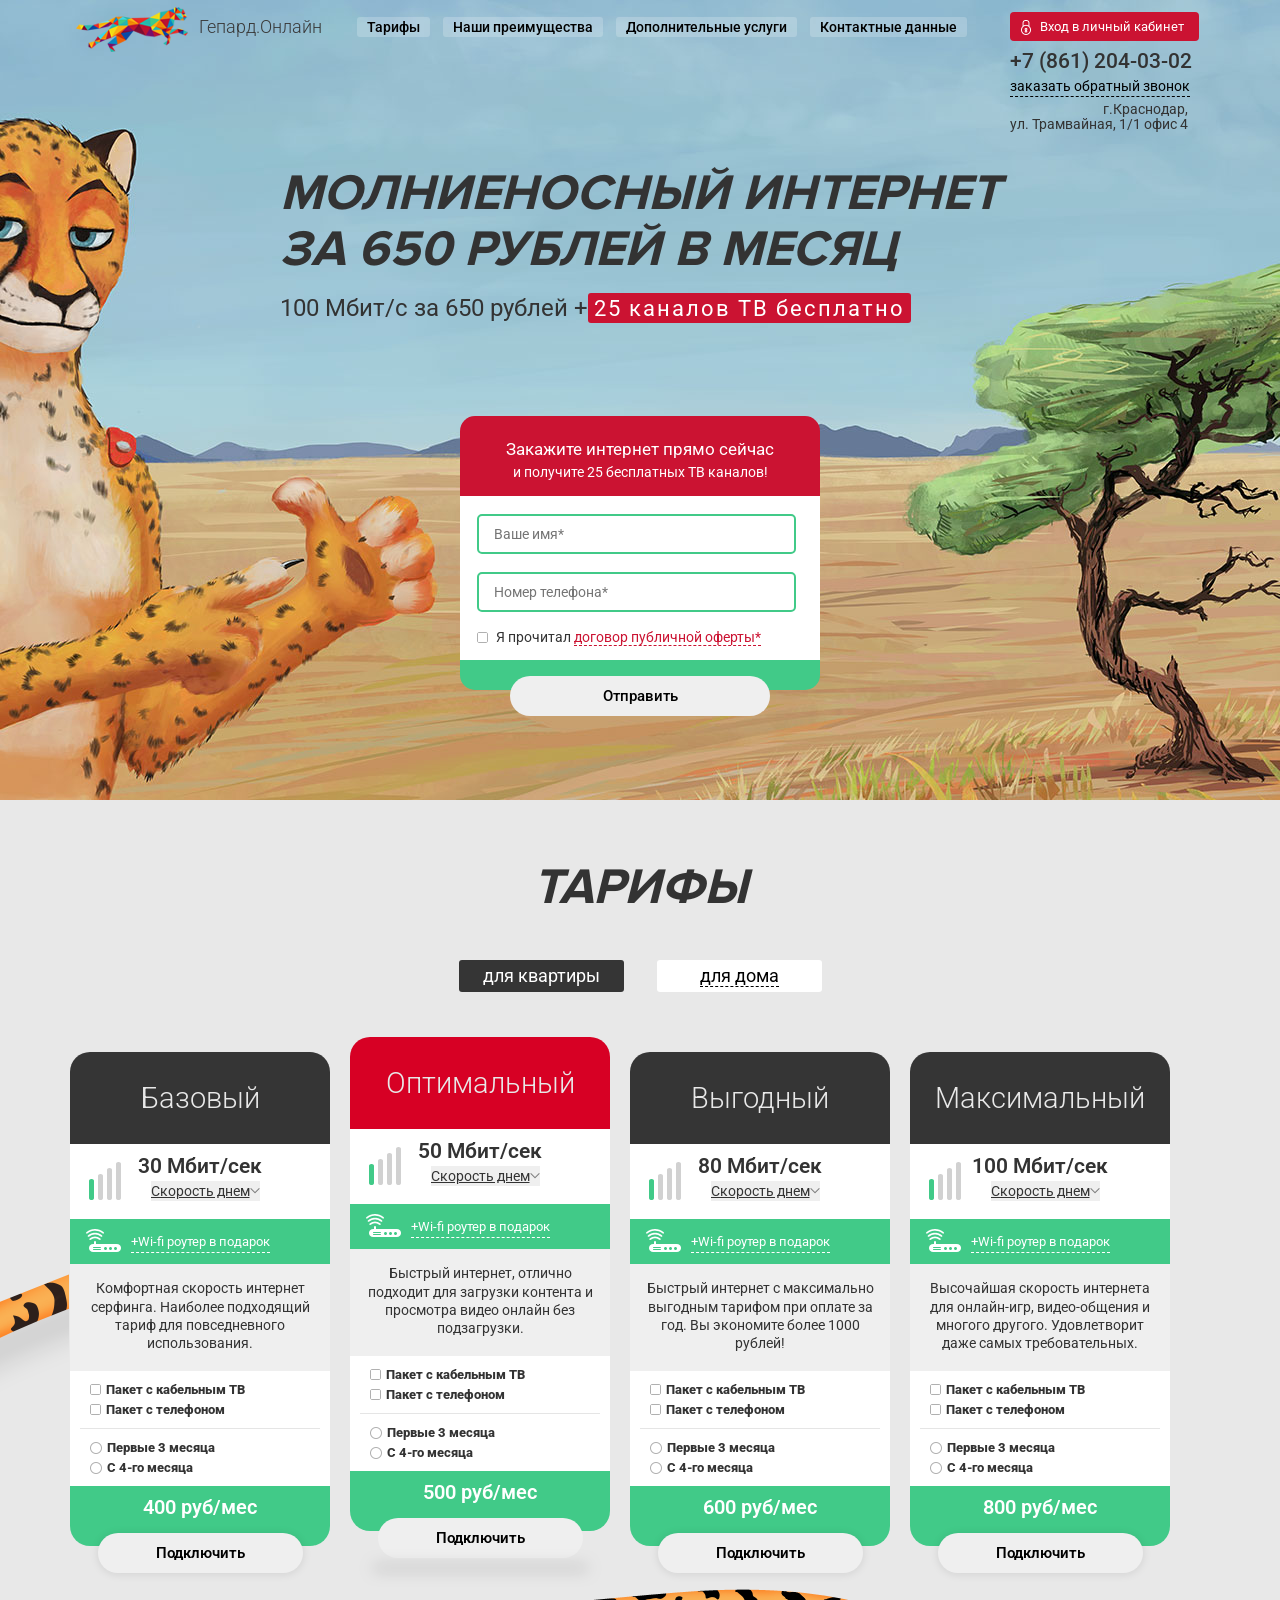
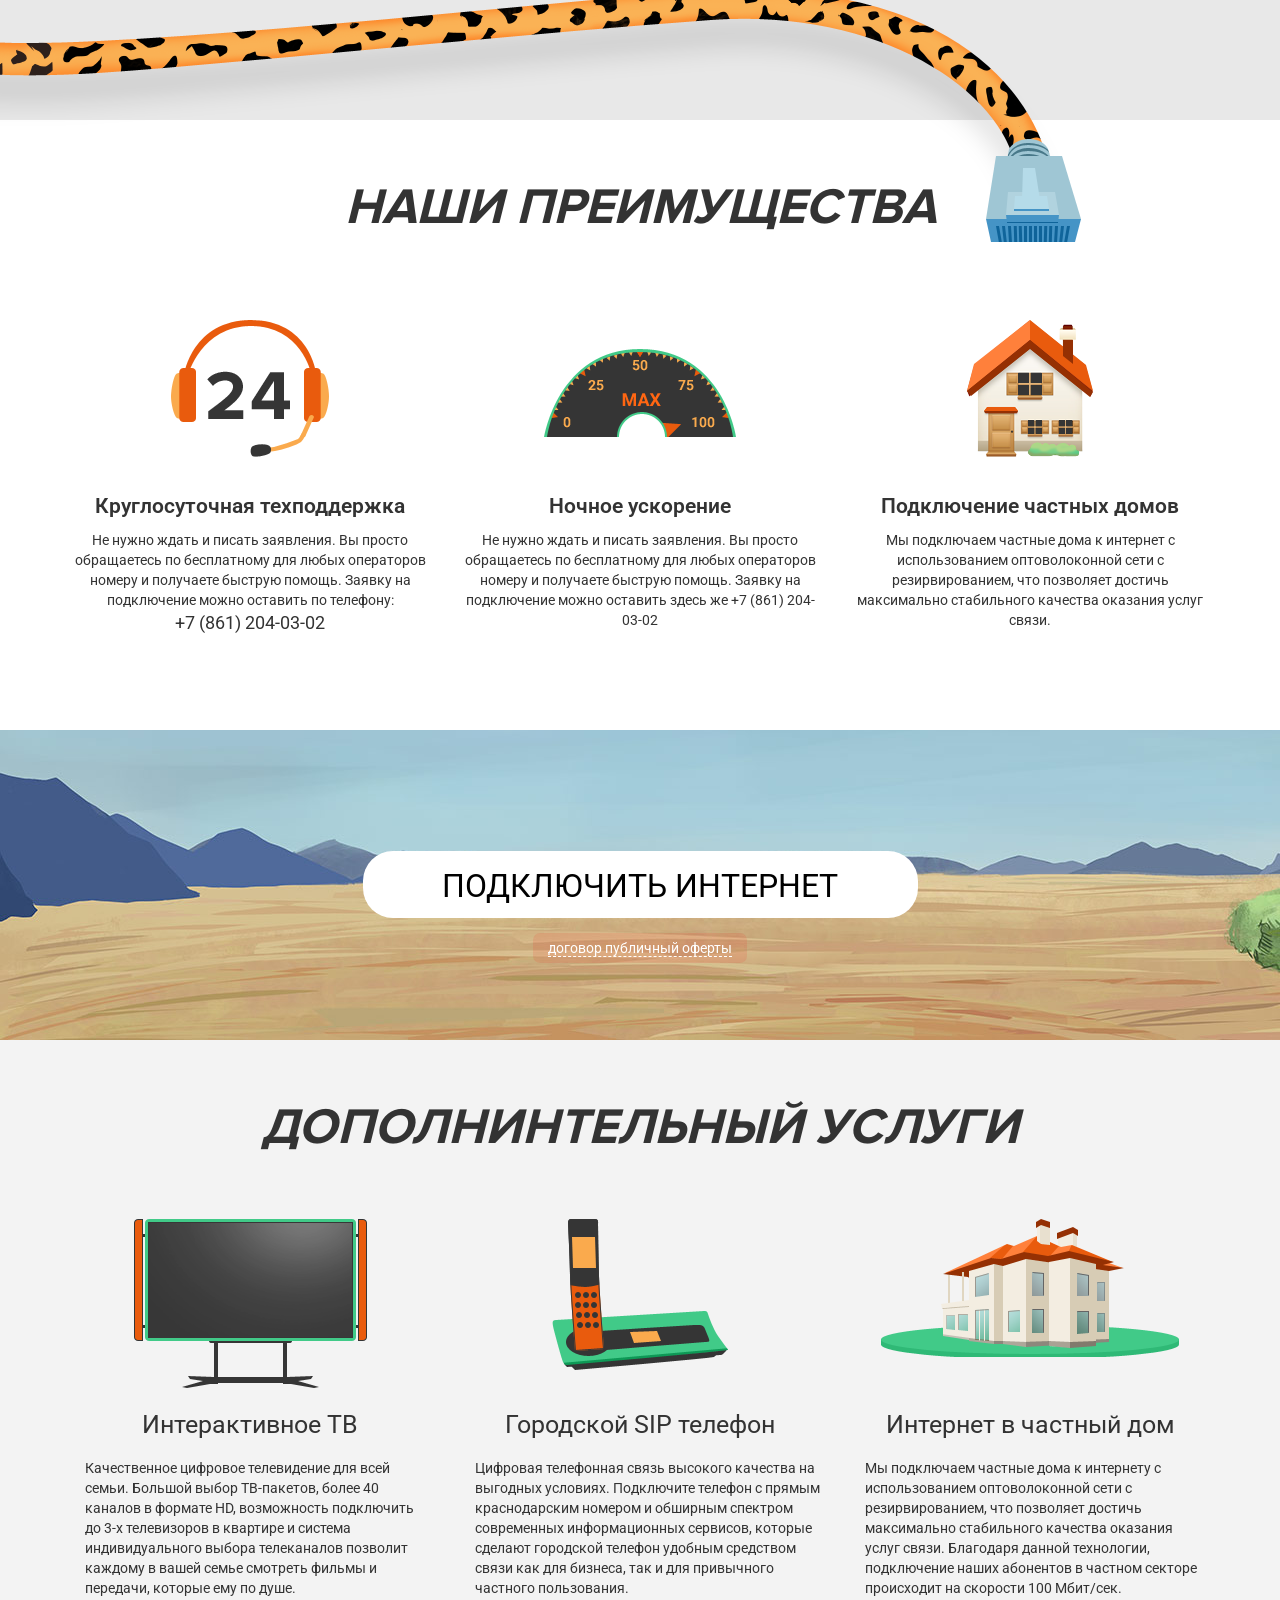
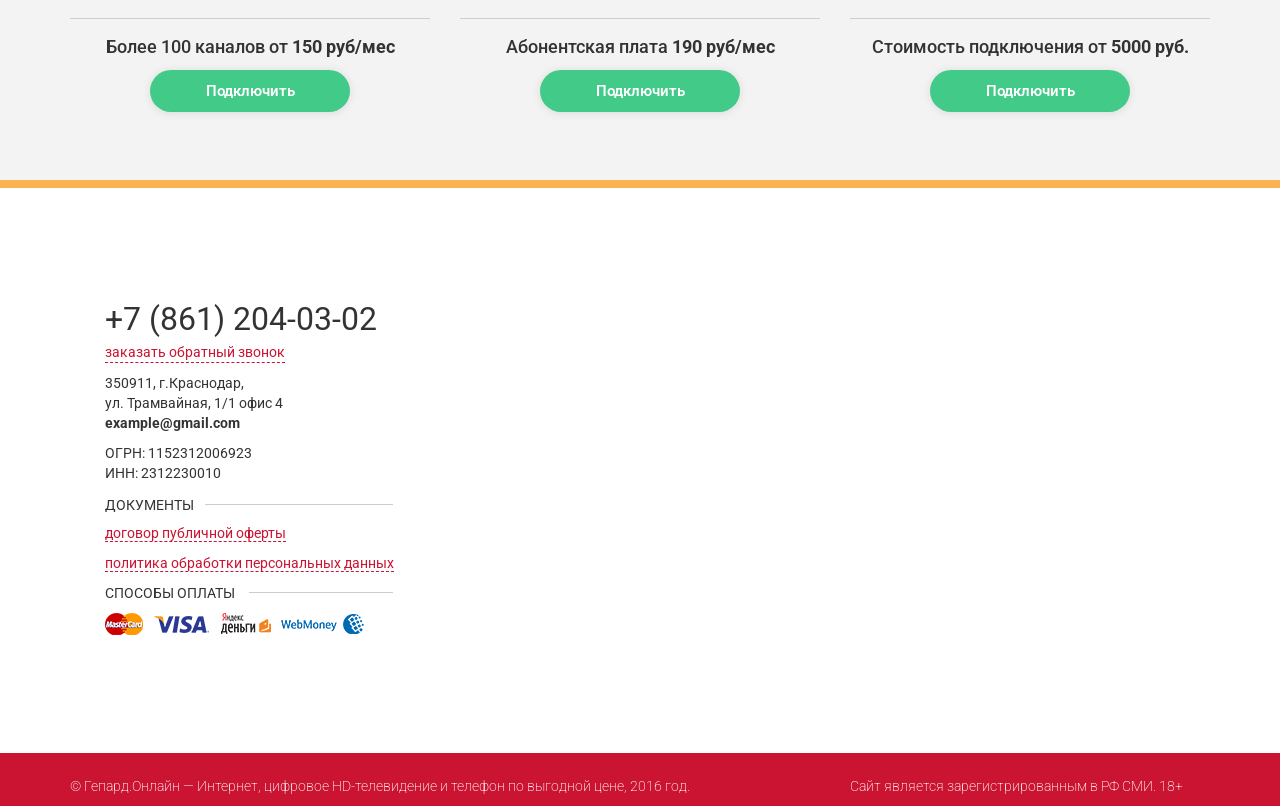
==== index.html @ 793bf541 "init" ====
<!DOCTYPE html>
<html>
<head>
  <meta charset="utf-8" />
  <!--[if lt IE 9]><script src="https://cdnjs.cloudflare.com/ajax/libs/html5shiv/3.7.3/html5shiv.min.js"></script><![endif]-->
  <title>Гепард.Онлайн</title>
  <meta name="keywords" content="" />
  <meta name="description" content="" />
  <link href="/css/style.css" rel="stylesheet">
  <link href="/css/bootstrap.css" rel="stylesheet">
  <link href="/css/fonts.css" rel="stylesheet">
  <link href="/css/slick.css" rel="stylesheet">
  <link href="/css/slick-theme.css" rel="stylesheet">
  <link href="/css/drawer.css" rel="stylesheet">
  <link href="https://fonts.googleapis.com/css?family=Roboto:300,400,400i,500,700&subset=cyrillic-ext" rel="stylesheet"> 
  <script src="/js/jquery-2.2.3.min.js"></script>
  <!--<script src="http://pixp.fdrv.guru/pixp.js"></script>-->
  <script src="/js/slick.js"></script>
  <script src="/js/iscroll.js"></script>
  <script src="/js/drawer.js"></script>
  <script src="/js/app.js"></script>
	
<meta name="viewport" content="width=device-width, initial-scale=1.0">

</head>

<body class="drawer drawer--left">
    <!--start drawer-->
       <button type="button" class="drawer-toggle drawer-hamburger">
          <span class="drawer-hamburger-icon"></span>
        </button>
        <nav class="drawer-nav" role="navigation">
          <div class="drawer-menu">
            <ul>
              <li><a class="" title="Тарифы" href="#block-2">Тарифы</a></li>
              <li><a class="" title="Наши преиумщества" href="#block-4">Наши преиумщества</a></li>
              <li><a class="" title="Дополнительные услуги" href="#block-5">Дополнительные услуги</a></li>
              <li><a class="" title="Контактные данные" href="#contact">Контактные данные</a></li>
            </ul>
          </div>
        </nav>
      <!--end drawer-->
  <main class="content">
  <!--start 1st screen-->
    <div class="block-1" id="block-1">
      <div class="container">
        <div class="top-section row">
          <div class="col-lg-2 col-md-2  col-sm-12 logo">
            <a href="" title="Гепард.Онлайн">
              <img src="./images/logo.png" alt="Гепард.Онлайн">
              <span>Гепард.Онлайн</span>
            </a>
          </div>
          <div class="col-lg-7 col-md-6 col-sm-6 top-menu-wrapper">
          <!--start component top menu-->
            <ul class="top-menu">
              <!--foreach $arResult-->
              <li><a href="#block-1" title="Тарифы">Тарифы</a></li>
              <li><a href="#block-2" title="Наши преимущества">Наши преимущества</a></li>
              <li><a href="#block-5" title="Дополнительные услуги">Дополнительные услуги</a></li>
              <li><a href="#contact" title="Контактные данные">Контактные данные</a></li>
              <!--end foreach-->
            </ul>
          <!--end component top menu-->
          </div>
          <div class="user-section col-lg-3 col-md-4 col-sm-6">
            <a href="" class="login-link" title="Вход в личный кабинет"><i class="ic_login"></i>Вход в личный кабинет</a>
            <!--start include file phone-number-->
            <div class="top-phone-number">+7 (861) 204-03-02</div>
            <!--end include file phone number-->
            <a href="#" title="Заказать обратный звонок" id="callback-link">заказать обратный звонок</a>
            <!--start include file address-->
            <span class="top-address">
              г.Краснодар, <br>ул. Трамвайная, 1/1 офис 4
            </span>
            <!--end include file address-->
          </div>
        </div>
        <div class="row">
          <div class="col-md-12 section-top-title text-center">
            <div class="header-wrapper">
              <h1>Молниеносный интернет<br>за 650 рублей в месяц</h1>
              <h2><span>100 Мбит/с за 650 рублей <i>+</i></span><span>25 каналов ТВ бесплатно</span></h2>
            </div>
          </div>
        </div>
        <div class="row">
          <div class="col-md-12 text-center">
            <!--start component feed back form-->
            <div class="feed-back-form">
              <form action="/" method="POST">  
                <div class="form-head">
                <span>Закажите интернет прямо сейчас</span><br>
                и получите 25 бесплатных ТВ каналов!
                </div>
                <div class="form-body">
                  <div>
                    <input type="text" name="name" value="" placeholder="Ваше имя*">
                  </div>
                  <div>
                    <input type="text" name="phone" value="" placeholder="Номер телефона*">
                  </div>
                  <div>
                    <input type="checkbox" name="confirm" id="confirm">
                    <label for="confirm">
                      <span>Я прочитал</span>
                      <a href="#" title="договор публичной оферты" id="oferta">договор публичной оферты*</a>
                    </label>
                  </div>
                </div>
                <div class="form-footer">
                  <input type="submit" value="Отправить">
                </div>
              </form>
            </div>
            <!--end component feed back form-->
          </div>
        </div>
      </div>
    </div>
    <!--end 1st screen-->

    <!--start 2st screen-->
    <div class="block-2" id="block-2">
      <div class="container">
        <div class="row">
          <div class="col-md-12 rates-wrapper text-center">
            <h1 class="title">тарифы</h1>
            <ul class="rates-filter">
              <li class="selected"><a href="" title="для квартиры" >для квартиры</a></li>
              <li><a href="" title="для дома">для дома</a></li>
            </ul>
            <div class="rates-list slick-slider">
              <!--foreach $arResult-->
              <div class="rates-cell">
                <form action="/" method="POST">
                <div class="rates-header">
                  <h2>Базовый</h2>
                </div>
                <div class="rates-body">
                    <div class="speed-info">
                      <div class="speed-bar-1 speed-bar">30 Mбит/ceк</div>
                      <select class="action-link">
                        <option>Скорость днем</option>
                      </select>
                    </div>
                    <div class="device-info">
                      <span>+Wi-fi роутер в подарок</span>
                    </div>
                    <div class="rates-descr">
                    Комфортная скорость интернет серфинга. Наиболее подходящий тариф для повседневного использования.
                    </div>
                    <div class="check-box-wrapper">
                      <div>
                        <div>
                          <input type="checkbox" name="package-with-tv" id="package-with-tv">
                          <label for="package-with-tv">Пакет с кабельным ТВ</label>
                        </div>
                        <div>
                          <input type="checkbox" name="package-with-phone" id="ackage-with-phone">
                          <label for="ackage-with-phone">Пакет с телефоном</label>
                        </div>
                      </div>
                      <div>
                        <div>
                          <input type="radio" name="month" id="tree-month" value="3">
                          <label for="tree-month">Первые 3 месяца</label>
                        </div>
                        <div>
                          <input type="radio" name="month" id="foure-month" value="4">
                          <label for="foure-month">С 4-го месяца</label>
                        </div>
                      </div>
                    </div>
                  </div>
                  <div class="rates-footer">
                    <div>400 руб/мес</div>
                    <input type="submit" value="Подключить">
                  </div>
                </form>
              </div>

              <div class="rates-cell selected">
                <form action="/" method="POST">
                <div class="rates-header">
                  <h2>Оптимальный</h2>
                </div>
                <div class="rates-body">
                    <div class="speed-info">
                      <div class="speed-bar-1 speed-bar">50 Мбит/сек</div>
                      <select class="action-link">
                        <option>Скорость днем</option>
                      </select>
                    </div>
                    <div class="device-info">
                      <span>+Wi-fi роутер в подарок</span>
                    </div>
                    <div class="rates-descr">
                     Быстрый интернет, отлично 
                    подходит для загрузки контента 
                    и просмотра видео онлайн 
                    без подзагрузки.
                    </div>
                    <div class="check-box-wrapper">
                      <div>
                        <div>
                          <input type="checkbox" name="package-with-tv" id="package-with-tv">
                          <label for="package-with-tv">Пакет с кабельным ТВ</label>
                        </div>
                        <div>
                          <input type="checkbox" name="package-with-phone" id="ackage-with-phone">
                          <label for="ackage-with-phone">Пакет с телефоном</label>
                        </div>
                      </div>
                      <div>
                        <div>
                          <input type="radio" name="month" id="tree-month" value="3">
                          <label for="tree-month">Первые 3 месяца</label>
                        </div>
                        <div>
                          <input type="radio" name="month" id="foure-month" value="4">
                          <label for="foure-month">С 4-го месяца</label>
                        </div>
                      </div>
                    </div>
                  </div>
                  <div class="rates-footer">
                    <div>500 руб/мес</div>
                    <input type="submit" value="Подключить">
                  </div>
                </form>
              </div>

              <div class="rates-cell">
                <form action="/" method="POST">
                <div class="rates-header">
                  <h2>Выгодный</h2>
                </div>
                <div class="rates-body">
                    <div class="speed-info">
                      <div class="speed-bar-1 speed-bar">80 Мбит/сек</div>
                      <select class="action-link">
                        <option>Скорость днем</option>
                      </select>
                    </div>
                    <div class="device-info">
                      <span>+Wi-fi роутер в подарок</span>
                    </div>
                    <div class="rates-descr">
                       Быстрый интернет с максимально выгодным тарифом 
                      при оплате за год. 
                      Вы экономите более 1000 рублей!
                    </div>
                    <div class="check-box-wrapper">
                      <div>
                        <div>
                          <input type="checkbox" name="package-with-tv" id="package-with-tv">
                          <label for="package-with-tv">Пакет с кабельным ТВ</label>
                        </div>
                        <div>
                          <input type="checkbox" name="package-with-phone" id="ackage-with-phone">
                          <label for="ackage-with-phone">Пакет с телефоном</label>
                        </div>
                      </div>
                      <div>
                        <div>
                          <input type="radio" name="month" id="tree-month" value="3">
                          <label for="tree-month">Первые 3 месяца</label>
                        </div>
                        <div>
                          <input type="radio" name="month" id="foure-month" value="4">
                          <label for="foure-month">С 4-го месяца</label>
                        </div>
                      </div>
                    </div>
                  </div>
                  <div class="rates-footer">
                    <div>600 руб/мес</div>
                    <input type="submit"  value="Подключить">
                  </div>
                </form>
              </div>

              <div class="rates-cell">
               <form action="/" method="POST">
                <div class="rates-header">
                  <h2>Максимальный</h2>
                </div>
                <div class="rates-body">
                    <div class="speed-info">
                      <div class="speed-bar-1 speed-bar">100 Mбит/ceк</div>
                      <select class="action-link">
                        <option>Скорость днем</option>
                      </select>
                    </div>
                    <div class="device-info">
                      <span>+Wi-fi роутер в подарок</span>
                    </div>
                    <div class="rates-descr">
                      Высочайшая скорость интернета 
                      для онлайн-игр, видео-общения 
                      и многого другого. Удовлетворит даже самых требовательных.
                    </div>
                    <div class="check-box-wrapper">
                      <div>
                        <div>
                          <input type="checkbox" name="package-with-tv" id="package-with-tv">
                          <label for="package-with-tv">Пакет с кабельным ТВ</label>
                        </div>
                        <div>
                          <input type="checkbox" name="package-with-phone" id="ackage-with-phone">
                          <label for="ackage-with-phone">Пакет с телефоном</label>
                        </div>
                      </div>
                      <div>
                        <div>
                          <input type="radio" name="month" id="tree-month" value="3">
                          <label for="tree-month">Первые 3 месяца</label>
                        </div>
                        <div>
                          <input type="radio" name="month" id="foure-month" value="4">
                          <label for="foure-month">С 4-го месяца</label>
                        </div>
                      </div>
                    </div>
                  </div>
                  <div class="rates-footer">
                    <div>800 руб/мес</div>
                    <input type="submit"  value="Подключить">
                  </div>
                </form>
              </div>
              <!--end foreach-->
            </div>
          </div>
        </div>
      </div>
    </div>
    <!--end 2st screen-->

    <!--start 3rd screen-->
    <div class="block-4" id="block-4">
      <div class="container">
        <div class="row">
          <div class="col-md-12 text-center">
            <h1 class="title">Наши преимущества</h1>
          </div>
        </div>
        <div class="row our-advantages-list text-center">
          <!--foreach $arResult-->
          <div class="col-md-4">
            <div class="pic">
              <img src="/images/24.png" alt="24"> 
            </div>
            <h2>Круглосуточная техподдержка</h2>
            <p>Не нужно ждать и писать заявления. Вы просто обращаетесь по бесплатному для любых операторов номеру и получаете быструю помощь. Заявку 
            на подключение можно оставить по телефону:
             <br><span class="p-number">+7 (861) 204-03-02</span>
             </p>
          </div>
          <div class="col-md-4">
            <div class="pic">
              <img src="/images/max.png" alt="max"> 
            </div>
            <h2>Ночное ускорение</h2>
            <p>
            Не нужно ждать и писать заявления. Вы просто обращаетесь по бесплатному для любых операторов номеру и получаете быструю помощь. Заявку на подключение можно оставить здесь же +7 (861) 204-03-02
          </div>
          <div class="col-md-4">
            <div class="pic">
              <img src="/images/house.png" alt="house"> 
            </div>
            <h2>Подключение частных домов</h2>
            <p>
            Мы подключаем частные дома к интернет 
            с использованием оптоволоконной сети 
            с резирвированием, что позволяет достичь максимально стабильного качества оказания 
            услуг связи.
            </p>
          </div>
          <!--end foreach-->
        </div>
      </div>
    </div>
    <!--end 3st screen-->

    <!--start action block-->
    <div class="block-action text-center">
      <div class="container">
        <div class="row">
          <div class="col-md-12">
            <div>
              <a href="#" id="connect-link" title="Подключить интернет">Подключить интернет</a>
            </div>
            <div class="ofert-2-link-wrapper">
              <a href="#" id="oferta-2-link" title="договор публичный оферты">договор публичный оферты</a>
            </div>
          </div>
        </div>
      </div>
    </div>
    <!--end action block-->

    <!--start block-5st-->
    <div class="block-5 text-center" id="block-5">
      <div class="container">
        <div class="col-md-12 text-center">
          <h1 class="title">Дополнинтельный услуги</h1>
        </div>
        <div class="row dop-serivces">
          <!--foreach $arResult-->
          <div class="col-md-4">
            <div class="pic">
              <img src="/images/tv.png" alt="tv"> 
            </div>
            <h2>Интерактивное ТВ</h2>
           <p>Качественное цифровое телевидение для всей семьи. Большой выбор ТВ-пакетов, более 40 каналов в формате HD, возможность подключить до 3-х телевизоров в квартире и система индивидуального выбора телеканалов позволит каждому в вашей семье смотреть фильмы 
            и передачи, которые ему по душе. 
          </p>
           <div class="descr">Более 100 каналов от <b>150 руб/мес</b></div>
           <a href="" class="dop-service-link" title="Подключить">Подключить</a>
          </div>
          <div class="col-md-4">
            <div class="pic">
              <img src="/images/phone.png" alt="phone"> 
            </div>
            <h2>Городской SIP телефон</h2>
            <p>Цифровая телефонная связь высокого качества на выгодных условиях. Подключите телефон с прямым краснодарским номером и обширным спектром современных информационных сервисов, которые сделают городской телефон удобным средством связи как для бизнеса, 
            так и для привычного частного пользования.
            </p> 
           <div class="descr"> Абонентская плата <b>190 руб/мес</b></div>
           <a href="" class="dop-service-link" title="Подключить">Подключить</a>
          </div>
          <div class="col-md-4">
            <div class="pic">
              <img src="/images/house-service.png" alt="house-service"> 
            </div>
          <h2>Интернет в частный дом</h2>
          <p>Мы подключаем частные дома к интернету 
          с использованием оптоволоконной сети 
          с резирвированием, что позволяет достичь максимально стабильного качества оказания услуг связи. Благодаря данной технологии, подключение наших абонентов в частном секторе происходит на скорости 100 Мбит/сек.
          </p>
           <div class="descr"> Стоимость подключения от <b>5000 руб.</b></div>
           <a href="" class="dop-service-link" title="Подключить">Подключить</a>
          </div>
          <!--end foreach-->
        </div>
      </div>
    </div>
    <!--end block-5st-->

    <!--start ya map-->
    <script src="https://api-maps.yandex.ru/2.1/?lang=ru_RU" type="text/javascript"></script>
    <div class="ya-map">
        <div id="map"> 

        </div>
          <div class="container" id="contact">
            <div class="map-descr">
              <div>
                <span class="phone-number">+7 (861) 204-03-02</span>
              </div>
              <div>
                <a href="#" class="callback-link-map" title="заказать обратный звонок">заказать обратный звонок</a>
              </div>
              <ul class="addess-list">
                <li>350911, г.Краснодар,</li>
                <li>ул. Трамвайная, 1/1 офис 4</li>
                <li><b>example@gmail.com</b></li>
              </ul>
              <ul>
                <li>ОГРН: 1152312006923</li>
                <li>ИНН: 2312230010</li>
              </ul>
              <div class="doc-word">
                документы
              </div>
              <ul class="dashed-link">
                <li> <a href="#" title="договор публичной оферты">договор публичной оферты</a></li>
                <li> <a href="#" title="политика обработки персональных данных">политика обработки персональных данных</a></li>
              </ul>
              <div class="pay-word">
                способы оплаты
              </div>
              <div class="pay-ico"><img src="/images/pay-ico.png" alt="Спопобы оплаты"></div>
            </div>
          </div>
    </div>
    <!--end ya map-->
  </main><!-- .content -->

  <footer class="footer">
   <div class="container">
      <div class="row">
        <div class="col-md-8">
          <div class="coop">
            <a href="/" title="Гепард.Онлайн">©  Гепард.Онлайн</a> 
            <span>— Интернет, цифровое HD-телевидение и телефон по выгодной цене, 2016 год.</span>
          </div>
        </div>
        <div class="col-md-4">      
          <span class="age">Сайт является зарегистрированным в РФ СМИ. 18+ </span>
        </div>
      </div>
   </div>
  </footer><!-- .footer -->
</body>
</html>
---- css/style.css ----
/* Eric Meyer's CSS Reset */
html, body, div, span, applet, object, iframe,
h1, h2, h3, h4, h5, h6, p, blockquote, pre,
a, abbr, acronym, address, big, cite, code,
del, dfn, em, img, ins, kbd, q, s, samp,
small, strike, strong, sub, sup, tt, var,
b, u, i, center,
dl, dt, dd, ol, ul, li,
fieldset, form, label, legend,
table, caption, tbody, tfoot, thead, tr, th, td,
article, aside, canvas, details, embed,
figure, figcaption, footer, header, hgroup,
menu, nav, output, ruby, section, summary,
time, mark, audio, video {
	margin: 0;
	padding: 0;
	border: 0;
	font-size: 100%;
	font: inherit;
	vertical-align: baseline;
}
/* HTML5 display-role reset for older browsers */
article, aside, details, figcaption, figure,
footer, header, hgroup, menu, nav, section {
	display: block;
}
body {
	line-height: 1;
}
ol, ul {
	list-style: none;
}
blockquote, q {
	quotes: none;
}
blockquote:before, blockquote:after,
q:before, q:after {
	content: '';
	content: none;
}
table {
	border-collapse: collapse;
	border-spacing: 0;
}
/* End of Eric Meyer's CSS Reset */

article, aside, details, figcaption, figure, footer, header, hgroup, main, nav, section, summary {
	display: block;
}
body {
	font-size: 14px;
	font-family: Roboto;
	width: 100%;
}
body * {
    font-family: roboto;
}
.text-center{
    text-align: center;
}
.drawer-toggle.drawer-hamburger{
    display: none;
}
.block-1{
	height: 800px;
	background-image: url(/images/block-1-bg.jpg);
	background-repeat: no-repeat;
    background-position: center center;
}
.logo {
    text-align: left;
}
.logo a img {
    padding-left: 6px;
    padding-right: 8px;
}
.logo a span {
	font-family: Roboto;
    color: #3a3a3a;
    font-size: 1.3em;
    font-weight: 300;
}
.top-section{
	margin-top: 7px;
    text-align: center;
}


.top-phone-number {
    font-size: 1.5em;
    margin-top: 10px;
    font-weight: 500;
}
#callback-link {
    border-bottom: 1px dashed;
    color: #000;
    display: inline-block;
}
#callback-link:hover{
    text-decoration: none;
    color: #cb1332;
}
.top-address {
    display: inline-block;
    line-height: 1.1em;
    margin-top: 5px;
    text-align: right;
}
.login-link {
    background: #cb1332 none repeat scroll 0 0;
    border-radius: 4px;
    padding: 7px 15px;
    color: #fff;
    font-size: 0.9em;
}
.login-link:hover, .login-link:active{
	text-decoration: none;
	color: #fff;
}
.ic_login {
  	background: rgba(0, 0, 0, 0) url("/images/ic_login.png") no-repeat scroll 0 0;
    display: inline-block;
    height: 15px;
    left: -4px;
    margin-right: 5px;
    position: relative;
    top: 0;
    vertical-align: middle;
    width: 10px;
 }
/*start component top-menu*/
.top-menu{
	list-style-type: none;
	padding-top: 10px;
	text-align: left;
}
.top-menu li {
    display: inline-block;
    margin-right: 10px;
}
.top-menu li a{
 	background-color: rgba(255, 255, 255, 0.2);
    border-radius: 3px;
    color: #000;
    padding-left: 10px;
    padding-right: 10px;
    padding-top: 2px;
    padding-bottom: 2px;
    font-weight: 500;
}
.top-menu li a:hover, .top-menu li a:active, .top-menu li a.selected{
	text-decoration: none;
	color: #fff; 
    background-color: #cb1332;
}
.top-menu li:last-child {
    margin-right: 0;
}
/*end component top-menu*/
.section-top-title .header-wrapper{
    text-align: left;
    display: inline-block;
}
.section-top-title  h1 {
    font-family: ProximaNova-Bold;
    font-size: 3.6em;
    font-style: italic;
    line-height: 1.1em;
    margin-top: 32px;
    text-transform: uppercase;
    margin-bottom: 15px;
}
.section-top-title  h2{

}
.section-top-title h2 > span:first-child {
    font-size: 1.7em;
    margin-top: 0;
}
.section-top-title h2 > span:nth-child(2) {
    background-color: #cb1332;
    border-radius: 3px;
    color: #fff;
    font-size: 1.6em;
    letter-spacing: 2px;
    margin-top: 0;
    padding: 2px 6px;
}
.col-md-12.section-top-title{
    margin-bottom: 90px;

}
/*start component feed back form*/
.feed-back-form {
    display: inline-block;
    width: 360px;
}
.feed-back-form .form-head{
    background-color: #cb1332;
    color: #fff;
    padding-bottom: 14px;
    padding-top: 22px;
    border-radius: 15px 15px 0 0;
}
.feed-back-form .form-body {
    background-color: #fff;
    padding-left: 17px;
    padding-right: 24px;
}
.feed-back-form .form-body > div:nth-child(3) {
    margin-top: 15px;
    padding-bottom: 13px;
    text-align: left;
}
.feed-back-form .form-body > div:nth-child(3) input[type=checkbox] {
   margin-right: 5px;
   position: relative;
   top: 1px;
}
.feed-back-form .form-body #oferta{
    color: #cb1332;
    text-decoration: none;
    border-bottom: 1px dashed #cb1332;
}
.feed-back-form .form-body #oferta:hover{
    text-decoration: none;
}
.feed-back-form .form-footer {
    background-color: #41ca88;
    border-radius: 0 0 15px 15px;
    height: 30px;
    position: relative;
}
.feed-back-form .form-body input[type="text"] {
    height: 40px;
    margin-top: 18px;
    width: 100%;
    border-radius: 5px;
    border:2px solid #41ca88 ;
    padding-left: 15px;
}
.feed-back-form .form-head>span:first-child{
    font-size: 1.2em;
}
.feed-back-form .form-footer > input {
    border: medium none;
    border-radius: 20px;
    height: 40px;
    margin-top: 16px;
    width: 260px;
    color: #000;
    font-weight: 500;
    font-size: 1.1em;
}
.feed-back-form .form-footer > input:hover{
    background-color: #d70024;
    color: #fff;
}

input[type="checkbox"],
input[type="radio"] {
    display:none;            
}
input[type="checkbox"] + label, 
input[type="radio"] + label {
  cursor: pointer;
}
input[type="checkbox"] + label::before,
input[type="radio"] + label::before {
    background-image: url("/images/sprite.png");
    background-repeat: no-repeat;
    content: "";
    display: inline-block;
    height: 12px;
    margin: 0 5px 0 0;
    position: relative;
    top: 2px;
    width: 11px;
}
input[type="radio"] + label::before {
   
    height: 12px;
    width: 12px;
}
input[type="checkbox"] + label::before {
   background-position: 0px 0px;    
}
input[type="radio"] + label::before {
    background-position: 0px -12px;
}
input[type="checkbox"]:checked + label::before {
    background-position: -12px 0;
}
input[type="radio"]:checked + label::before {
    background-position: -13px -12px;
}
h1.title{
    font-family: ProximaNova-Bold;
    font-size: 3.6em;
    font-style: italic;
    line-height: 1.1em;
    margin-bottom: 45px;
    margin-top: 60px;
    text-transform: uppercase;
}

/*end component feed back form*/

/*start component rates*/
.block-2{
    background-color: #e8e8e8;
    height: 920px;
    position: relative;
}
.rates-list::after {
    background-image: url("/images/wire.png");
    background-repeat: no-repeat;
    bottom: -250px;
    content: "";
    display: block;
    height: 586px;
    left: -286px;
    position: absolute;
    width: 1297px;
}
.rates-wrapper h1{

}
.rates-wrapper .rates-filter {
    margin-bottom: 45px;
}
.rates-wrapper .rates-filter li{
    display: inline-block;
    margin-left: 15px;
    margin-right: 15px;

} 
.rates-wrapper .rates-filter li{    
    color: #000;    
    background-color:#fff;    
    border-radius: 3px;   
    font-size: 1.3em;    
    width: 165px;
    display: inline-block;    
    padding-bottom: 3px;   
    padding-top: 3px;
}
.rates-wrapper .rates-filter li a{
    color: #000;
    border-bottom: 1px dashed;
} 
.rates-wrapper .rates-filter li:hover, .rates-wrapper .rates-filter li.selected {   
   text-decoration: none;   
    background-color: #353535;
    color: #fff;
    border:none;

}
 .rates-wrapper .rates-filter li.selected a{
   text-decoration: none;   
    color: #fff;    
    border: none;
 }
.rates-wrapper .rates-filter li:hover a{
     text-decoration: none;   
    color: #fff;  
    border:none;
}

.rates-wrapper .rates-cell{
    width: 260px;
    height: 520px;
    margin-bottom: 20px;
}
.rates-wrapper .rates-header {
    background-color: #353535;
    border-radius: 20px 20px 0 0;

}
.rates-wrapper .rates-header h2 {
    color: #e8e8e8;
    font-size: 2.1em;
    padding-bottom: 25px;
    padding-top: 25px;
    font-weight: 300;
}
.rates-wrapper .speed-info > div:first-child {
    font-size: 1.5em;
    font-weight: 600;
    padding-top: 7px;
}
.rates-wrapper .speed-bar {
    position: relative;
}
.rates-wrapper .speed-bar-1::after {
    background: rgba(0, 0, 0, 0) url("/images/speed_bar.png") repeat scroll 0 0;
    content: "";
    display: block;
    height: 38px;
    left: 19px;
    position: absolute;
    top: 18px;
    width: 32px;
}
.rates-wrapper .speed-bar-2::after {
    background: rgba(0, 0, 0, 0) url("/images/speed_bar.png") repeat scroll 25% 0;
    content: "";
    display: block;
    height: 38px;
    left: 19px;
    position: absolute;
    top: 18px;
    width: 32px;
}
.rates-wrapper .speed-bar-3::after {
    background: rgba(0, 0, 0, 0) url("/images/speed_bar.png") repeat scroll 50% 0;
    content: "";
    display: block;
    height: 38px;
    left: 19px;
    position: absolute;
    top: 18px;
    width: 32px;
}
.rates-wrapper .speed-bar-4::after {
    background: rgba(0, 0, 0, 0) url("/images/speed_bar.png") repeat scroll 75% 0;
    content: "";
    display: block;
    height: 38px;
    left: 19px;
    position: absolute;
    top: 18px;
    width: 32px;
}
.rates-wrapper .speed-bar-5::after {
    background: rgba(0, 0, 0, 0) url("/images/speed_bar.png") repeat scroll 100% 0;
    content: "";
    display: block;
    height: 38px;
    left: 19px;
    position: absolute;
    top: 18px;
    width: 32px;
}
.rates-wrapper .speed-info {
    padding-bottom: 18px;
    background-color: #fff;
}
.rates-wrapper .action-link {
    border: medium none;
    text-decoration: underline;
    position: relative;
    -webkit-appearance: none;
    -moz-appearance: none;
    appearance: none;
    background-image: url(/images/ic_arrow.png);
    background-repeat: no-repeat;
   background-position: right center;
    margin-left: 10px;
    padding-right: 10px;
    cursor: pointer;
}
.rates-wrapper .action-link:after {
    background: #fff url("/images/ic_arrow.png") no-repeat scroll 0 8px;
    cursor: pointer;
    height: 20px;
    margin-left: -18px;
    margin-top: 1px;
    position: absolute;
    width: 18px;
    z-index: 1;
    content: "";
    display: block;
}
.rates-wrapper .device-info {
    background-color: #41ca88;
    padding-bottom: 11px;
    padding-top: 12px;
}
.rates-wrapper .device-info > span {
    border-bottom: 1px dashed;
    color: #fff;
    display: inline-block;
    font-size: 0.95em;
    position: relative;
}
.rates-wrapper .device-info > span::before {
    background-image: url("/images/ic_wifi.png");
    content: "";
    display: block;
    height: 23px;
    left: -45px;
    position: absolute;
    top: -4px;
    width: 35px;
}
.rates-wrapper .rates-cell{
    display: inline-block;
    margin-left: 10px;
    margin-right: 10px;
    position: relative;
}
.rates-cell.selected {
    top: -15px;
    z-index: 2;
}
.rates-list .slick-list.draggable {
    padding-top: 15px;
}

.rates-wrapper .rates-cell.selected .rates-header  {
    background-color: #d70024;

}
.rates-wrapper .rates-cell.selected .rates-footer > input{
    box-shadow: none;
    position: relative;

}
.rates-wrapper .rates-cell.selected::after {
    background-color: rgba(0, 0, 0, 0.09);
    border-radius: 100%;
    bottom: -10px;
    box-shadow: 1px 1px 15px 1px rgba(0, 0, 0, 0.5);
    content: "";
    display: block;
    height: 0;
    left: 24px;
    position: absolute;
    width: 81%;
}
.rates-wrapper .rates-descr {
    background-color: #efefef;
    line-height: 1.3em;
    padding: 15px 15px 19px;
}
.rates-wrapper .check-box-wrapper {
    background-color: #fff;
    padding-left: 10px;
    padding-right: 10px;
    text-align: left;
}
.rates-wrapper .check-box-wrapper >div:first-child{
    border-bottom: 1px solid #e5e5e5;
}
.rates-wrapper .check-box-wrapper > div {
    padding-bottom: 9px;
    padding-left: 10px;
    padding-top: 8px;
}
.rates-wrapper .check-box-wrapper label{
    font-weight: 800;
    font-size: 0.9em;
}
.rates-wrapper .check-box-wrapper {
    background-color: #fff;
    text-align: left;
}
.rates-wrapper .rates-footer {
    background-color: #41ca88;
    border-radius: 0 0 20px 20px;
    padding-top: 8px;
    height: 60px;
}
.rates-wrapper .rates-footer > div {
    color: #fff;
    font-size: 1.4em;
    font-weight: 600;
}
.rates-wrapper .rates-footer > input {
    border: medium none;
    border-radius: 20px;
    box-shadow: 0 1px 10px 0 rgba(0, 0, 0, 0.1);
    color: #000;
    font-size: 1.1em;
    font-weight: 600;
    height: 40px;
    margin-top: 11px;
    width: 205px;
}

.rates-wrapper .rates-footer > input:hover{
    background-color: #d70024;
    color: #fff;
}
/*end component rates*/

/*start component our advantages*/
.block-4 {
    height: 610px;
}
.block-4 h1.title {
    margin-bottom: 85px;
}
.our-advantages-list h2 {
    font-size: 1.5em;
    font-weight: 600;
    margin-bottom: 9px;
    margin-top: 32px;
}
.our-advantages-list .pic {
    height: 139px;
}
.our-advantages-list .p-number{
    font-size: 1.3em;
}
/*end component  our advantages*/

/*start block action*/
.block-action{
    height: 310px;
    background-image: url(/images/block-action-bg.jpg);
    background-repeat: no-repeat;

}
.block-action #connect-link {
    background-color: #fff;
    border-radius: 30px;
    color: #000;
    display: inline-block;
    font-size: 2.3em;
    height: 67px;
    margin-top: 121px;
    padding-top: 12px;
    text-transform: uppercase;
    width: 555px;
}
.block-action .ofert-2-link-wrapper{
    background: rgba(255, 0, 0, 0.1) none repeat scroll 0 0;
    border-radius: 7px;
    display: inline-block;
    margin-top: 15px;
    padding: 5px 15px;  
}
.block-action .ofert-2-link-wrapper #oferta-2-link{
    color: #fff;
    border-bottom: 1px dashed #fff;
}
.block-action .ofert-2-link-wrapper #oferta-2-link:hover{
    text-decoration: none;
}
.block-action #connect-link:hover, .block-action #connect-link:active{
    text-decoration: none;
    color: #fff;
    background-color: #d70024;
}
/*end block action*/

/*start component dop services*/

.block-5{
    background-color: #f3f3f3;
    height: 740px;
}
.block-5 h1.title {
    margin-bottom: 64px;
}
.dop-serivces h2 {
    font-size: 1.8em;
    font-weight: 400;
    margin-bottom: 15px;
    margin-top: 19px;
}
.dop-serivces p{
    text-align: left;
    padding-left: 15px;
    padding-bottom: 20px;

}
.dop-serivces .descr {
    border-top: 1px solid #cecece;
}
.dop-serivces .descr {
    border-top: 1px solid #cecece;
    font-size: 1.3em;
    font-weight: 500;
    margin-bottom: 10px;
    padding-top: 15px;
}
.dop-serivces .dop-service-link {
    background: #41ca88 none repeat scroll 0 0;
    border-radius: 25px;
    color: #fff;
    display: inline-block;
    font-weight: 600;
    text-decoration: none;
    width: 200px;
    padding-top: 10px;
    padding-bottom: 10px;
    font-size: 1.1em;
    box-shadow: 0 1px 10px 0 rgba(0, 0, 0, 0.1);
}
.dop-serivces .dop-service-link:hover, .dop-serivces .dop-service-link:active{
    background-color: #d70024;
}
.dop-serivces .pic {
    height: 169px;
}

/*start ya map*/
.ya-map{
    position: relative;
}
#map{
    border-top: 8px solid #fab255;
    width: 100%;
    height: 573px;
    position: relative;
}
.map-descr{
    position: absolute;
    z-index: 1;
    background-color: #fff;
    border-radius: 15px;
    top: 85px;
    padding: 31px 35px 35px;
}
.map-descr .phone-number {
    font-size: 2.3em;
}
.callback-link-map{
    text-decoration: none;
    color: #cb1332;
    display:inline-block;
    border-bottom: 1px dashed #cb1332;
    margin-bottom: 10px;
}
.callback-link-map:hover, .callback-link-map:active{
    text-decoration: none;
}
.map-descr .addess-list {
    margin-bottom: 10px;
}
.map-descr .doc-word {
    margin-top: 12px;
    position: relative;
    text-transform: uppercase;
}
.map-descr .doc-word::after {
    background: #ccc none repeat scroll 0 0;
    content: "";
    display: block;
    height: 1px;
    position: absolute;
    right: 1px;
    top: 9px;
    width: 65%;
}
.map-descr .pay-word {
    margin-top: 0px;
    position: relative;
    text-transform: uppercase;
}
.map-descr .pay-word::after {
    background: #ccc none repeat scroll 0 0;
    content: "";
    display: block;
    height: 1px;
    position: absolute;
    right: 1px;
    top: 9px;
    width: 50%;
}
.map-descr .dashed-link {
    margin-top: 8px;
}
.map-descr .dashed-link a{
    text-decoration: none;
    color: #cb1332;
    border-bottom: 1px dashed #cb1332;
}
.dashed-link li{
	margin-bottom:10px;
}
.map-descr .dashed-linka:hover, .map-descr .dashed-link a:active{
    text-decoration: none;
}
.map-descr .pay-ico{
    margin-top: 10px;
}
/*end component dop services*/
.footer {
	padding-bottom:10px;
	padding-top:10px;
	min-height: 48px;
    background-color: #cb1332;
}
footer .container > .row {
    margin-top: 13px;
}
footer .coop, footer .age{
    color: #fff;
    font-weight: 200;
}
footer .coop a{
    color: #fff;
    text-decoration: none;
}
footer .coop a:hover{
    color: #fff;
    text-decoration: underline;
}

@media (min-width:1198px){
     .col-lg-2.col-md-2.col-sm-12.logo{
        width: 24.5%;
    }
    .col-lg-7.col-md-6.col-sm-6.top-menu-wrapper{
        width: 55.833%;
    }
    .user-section.col-lg-3.col-md-4.col-sm-6 {
        margin-top: 9px;
        text-align: left;
        width: 19.1%;
    }   
}
@media (max-width:1198px){
    .top-menu {
        text-align: center;
    }
    .top-menu li {
        margin-bottom: 5px;
        width: 100%;
    }
    .rates-list::after {
        display: none;
    }
   .dop-serivces .descr{
        font-size: 1.1em;
    }
}
@media (max-width:991px){

    .block-1{
         background-size: cover;
    }
    .block-1, .block-2, .block-4, .block-5, .block-action{
        height: auto;
    }
    .logo{
        text-align: center;
    }
    .col-md-12.section-top-title {
         margin-bottom: 40px;
    }
    .feed-back-form{
        margin-bottom: 50px;
    }
    .block-action #connect-link {  
        margin-top: 75px;
    }
    .block-action{
        padding-bottom: 30px;
        margin-top: 20px;
    }

 
    .block-5{
        padding-bottom: 30px;
    }
    footer{
        text-align: center;
    }
}
@media (max-width: 779px){
	.section-top-title h2 span {
			font-size: 1.3em !important;
	}
    .drawer-toggle.drawer-hamburger{
        display: block;
    }
    .row{
        margin: 0px!important;
    }
    .top-menu-wrapper{
        display: none;
    }
    .top-address{
        display: none;
    }
    .section-top-title .header-wrapper{
        text-align: center;
    }
    .section-top-title h2 > span:first-child {
        display: block;
    }
		.dop-serivces .col-md-4{
			margin-bottom:20px;
		}
    .rates-wrapper .rates-filter li{
       margin-top: 10px;
       margin-bottom: 10px;
    }
    .rates-wrapper .rates-filter {
        display: inline-block;
        margin-bottom: 20px;
        width: 187px;
    }
    .map-descr{
        position: unset;    
    }
    #map{
        height: 400px;
    }
    h1.title{
        font-size: 2em;
    }
    .block-action #connect-link { 
        height: 57px;
        margin-top: 50px;
        padding-top: 12px;
        width: 300px;
        font-size: 1.4em;
    }
    .section-top-title h1{
        font-size: 2.5em;
    }
    .login-link{
        margin-top: 10px;
        display: inline-block;
    }
		.map-descr .phone-number{
			font-size:1.3em;
		}
    .feed-back-form {
        width: 300px;
    }
}
---- css/fonts.css ----
@font-face {
  font-family: 'ProximaNova-Regular';
  src: url('../fonts/proxima_nova/regular/hinted-ProximaNova-Regular.eot');
  src: url('../fonts/proxima_nova/regular/hinted-ProximaNova-Regular.eot?#iefix') format('embedded-opentype'),
    url('../fonts/proxima_nova/regular/hinted-ProximaNova-Regular.woff') format('woff'),
    url('../fonts/proxima_nova/regular/hinted-ProximaNova-Regular.ttf') format('truetype'),
    url('../fonts/proxima_nova/regular/hinted-ProximaNova-Regular.svg#ProximaNova-Regular') format('svg');
  font-weight: normal;
  font-style: normal;

}

@font-face {
  font-family: 'ProximaNovaCond-Light';
  src: url('../fonts/proxima_nova_condensed/regular/ProximaNovaCond-Light.eot?#iefix') format('embedded-opentype'),  url('../fonts/proxima_nova_condensed/light/ProximaNovaCond-Light.otf')  format('opentype'),
       url('../fonts/proxima_nova_condensed/regular/ProximaNovaCond-Light.woff') format('woff'), url('../fonts/proxima_nova_condensed/light/ProximaNovaCond-Light.ttf')  format('truetype'), url('../fonts/proxima_nova_condensed/light/ProximaNovaCond-Light.svg#ProximaNovaCond-Light') format('svg');
  font-weight: normal;
  font-style: normal;
}
@font-face {
  font-family: 'ProximaNovaCond-Regular';
  src: url('../fonts/proxima_nova_condensed/regular/ProximaNovaCond-Regular.eot?#iefix') format('embedded-opentype'),  url('../fonts/proxima_nova_condensed/regular/ProximaNovaCond-Regular.otf')  format('opentype'),
       url('../fonts/proxima_nova_condensed/regular/ProximaNovaCond-Regular.woff') format('woff'), url('../fonts/proxima_nova_condensed/regular/ProximaNovaCond-Regular.ttf')  format('truetype'), url('../fonts/proxima_nova_condensed/regular/ProximaNovaCond-Regular.svg#ProximaNovaCond-Regular') format('svg');
  font-weight: normal;
  font-style: normal;
}
@font-face {
  font-family: 'ProximaNova-Semibold';
  src: url('../fonts/proxima_nova/semibold/ProximaNova-Semibold.eot?#iefix') format('embedded-opentype'),  url('../fonts/proxima_nova/semibold/ProximaNova-Semibold.otf')  format('opentype'),
       url('../fonts/proxima_nova/semibold/ProximaNova-Semibold.woff') format('woff'), url('../fonts/proxima_nova/semibold/ProximaNova-Semibold.ttf')  format('truetype'), url('../fonts/proxima_nova/semibold/ProximaNova-Semibold.svg#ProximaNova-Semibold') format('svg');
  font-weight: normal;
  font-style: normal;
}

@font-face {
  font-family: 'ProximaNova-Bold';
  src: url('../fonts/proxima_nova/bold/ProximaNova-Bold.eot?#iefix') format('embedded-opentype'),  url('../fonts/proxima_nova/bold/ProximaNova-Bold.otf')  format('opentype'),
       url('../fonts/proxima_nova/bold/ProximaNova-Bold.woff') format('woff'), url('../fonts/proxima_nova/bold/ProximaNova-Bold.ttf')  format('truetype'), url('../fonts/proxima_nova/bold/ProximaNova-Bold.svg#ProximaNova-Bold') format('svg');
  font-weight: normal;
  font-style: normal;
}
  @font-face { font-family: "Rubl Sign"; src: url(http://www.artlebedev.ru/;-)/ruble.eot); }
    span.rur { font-family: "Rubl Sign"; text-transform: uppercase; // text-transform: none;}    
    span.rur span { position: absolute; overflow: hidden; width: .45em; height: 1em; margin: .1ex 0 0 -.55em; // display: none; }
    span.rur span:before { content: '\2013'; }
---- css/drawer.css ----
/*!
 * jquery-drawer v3.2.0
 * Flexible drawer menu using jQuery, iScroll and CSS.
 * http://git.blivesta.com/drawer
 * License : MIT
 * Author : blivesta <design@blivesta.com> (http://blivesta.com/)
 */

/*!------------------------------------*\
    Base
\*!------------------------------------*/

.drawer-nav {

    background-color: #1f1f1f;
    color: #fff;
    height: 100%;
    overflow: hidden;
    padding-left: 16px;
    padding-right: 16px;
    position: fixed;
    top: 0;
    width: 28.5rem;
    z-index: 101;
}

.drawer-brand {
  font-size: 1.5rem;
  font-weight: bold;
  line-height: 3.75rem;
  display: block;
  padding-right: .75rem;
  padding-left: .75rem;
  text-decoration: none;
  color: #222;
}

.drawer-menu  li {
  height: 48px;
  list-style: outside none none;
  width: 100%;

}

.drawer-menu-item {
    color: #222;
    display: block;
    font-size: 1em;
    height: 48px;
    text-decoration: none;
}
.drawer-menu{
  margin-left: 0px;
  padding-left:0px;
}
.drawer-menu ul{
  padding: 0px;
  margin: 0px;
	margin-top:15px;
}
.drawer-menu ul li a {
		border-bottom: 1px solid #878787;
    color: #fff;
    display: block;
    padding-bottom: 10px;
		padding-top:10px;
    padding-left: 15px;
    position: relative;
    text-decoration: none;
    vertical-align: middle;
}
.drawer-menu ul li a:hover{
	text-decoration:underline;
}
.drawer-menu-item:hover {
  text-decoration: underline;
  color: #555;
  background-color: transparent;
}

/*! overlay */
.drawer-overlay {
  position: fixed;
  z-index: 100;
  top: 0;
  left: 0;
  display: none;
  width: 100%;
  height: 100%;
  background-color: rgba(0, 0, 0, .7);
}

.drawer-open .drawer-overlay {
  display: block;
}
/*!------------------------------------*\
    Top
\*!------------------------------------*/
.drawer--top .drawer-nav {
  top: -100%;
  left: 0;
  width: 100%;
  height: auto;
  max-height: 100%;
  -webkit-transition: top .6s cubic-bezier(0.190, 1.000, 0.220, 1.000);
  transition: top .6s cubic-bezier(0.190, 1.000, 0.220, 1.000);
}

.drawer--top.drawer-open .drawer-nav {
  top: 0;
}

.drawer--top .drawer-hamburger,
.drawer--top.drawer-open .drawer-hamburger {
  right: 0;
}
/*!------------------------------------*\
    Left
\*!------------------------------------*/
.drawer--left .drawer-nav {
  left: -28.5rem;
  -webkit-transition: left .6s cubic-bezier(0.190, 1.000, 0.220, 1.000);
  transition: left .6s cubic-bezier(0.190, 1.000, 0.220, 1.000);
}

.drawer--left.drawer-open .drawer-nav,
.drawer--left .drawer-hamburger,
.drawer--left.drawer-open .drawer-navbar .drawer-hamburger {
  left: 0;
}

.drawer--left.drawer-open .drawer-hamburger {
  left: 28.5rem;
}
/*!------------------------------------*\
    Right
\*!------------------------------------*/
.drawer--right .drawer-nav {
  right: -28.5rem;
  -webkit-transition: right .6s cubic-bezier(0.190, 1.000, 0.220, 1.000);
  transition: right .6s cubic-bezier(0.190, 1.000, 0.220, 1.000);
}

.drawer--right.drawer-open .drawer-nav,
.drawer--right .drawer-hamburger,
.drawer--right.drawer-open .drawer-navbar .drawer-hamburger {
  right: 0;
}

.drawer--right.drawer-open .drawer-hamburger {
  right: 28.5rem;
}
/*!------------------------------------*\
    Hamburger
\*!------------------------------------*/
.drawer-hamburger {
  position: fixed;
  z-index: 104;
  top: 0;
  display: block;
  box-sizing: content-box;
  width: 2rem;
  padding: 0;
   padding: 8px 1.1rem 18px;
  -webkit-transition: all .6s cubic-bezier(0.190, 1.000, 0.220, 1.000);
  transition: all .6s cubic-bezier(0.190, 1.000, 0.220, 1.000);
  -webkit-transform: translate3d(0, 0, 0);
          transform: translate3d(0, 0, 0);
  border: 0;
  outline: 0;
  background-color: #cb1332;
      margin-left: 15px;
    margin-top: 15px;
    border-radius: 7px;
}

.drawer-hamburger:hover {
  cursor: pointer;
}

.drawer-hamburger-icon {
  position: relative;
  display: block;
  margin-top: 10px;
}

.drawer-hamburger-icon,
.drawer-hamburger-icon:before,
.drawer-hamburger-icon:after {
  width: 100%;
  height: 3px;
  -webkit-transition: all .6s cubic-bezier(0.190, 1.000, 0.220, 1.000);
  transition: all .6s cubic-bezier(0.190, 1.000, 0.220, 1.000);
  background-color: #fff;
}

.drawer-hamburger-icon:before,
.drawer-hamburger-icon:after {
  position: absolute;
  top: -8px;
  left: 0;
  content: ' ';
}

.drawer-hamburger-icon:after {
  top: 8px;
}

.drawer-open .drawer-hamburger-icon {
  background-color: transparent;
}

.drawer-open .drawer-hamburger-icon:before,
.drawer-open .drawer-hamburger-icon:after {
  top: 0;
}

.drawer-open .drawer-hamburger-icon:before {
  -webkit-transform: rotate(45deg);
      -ms-transform: rotate(45deg);
          transform: rotate(45deg);
}

.drawer-open .drawer-hamburger-icon:after {
  -webkit-transform: rotate(-45deg);
      -ms-transform: rotate(-45deg);
          transform: rotate(-45deg);
}
/*!------------------------------------*\
    accessibility
\*!------------------------------------*/

/*!
 * Only display content to screen readers
 * See: http://a11yproject.com/posts/how-to-hide-content
 */
.sr-only {
  position: absolute;
  overflow: hidden;
  clip: rect(0, 0, 0, 0);
  width: 1px;
  height: 1px;
  margin: -1px;
  padding: 0;
  border: 0;
}

/*!
 * Use in conjunction with .sr-only to only display content when it's focused.
 * Useful for "Skip to main content" links; see http://www.w3.org/TR/2013/NOTE-WCAG20-TECHS-20130905/G1
 * Credit: HTML5 Boilerplate
 */
.sr-only-focusable:active,
.sr-only-focusable:focus {
  position: static;
  overflow: visible;
  clip: auto;
  width: auto;
  height: auto;
  margin: 0;
}
/*!------------------------------------*\
    Sidebar
\*!------------------------------------*/
.drawer--sidebar {
  background-color: #fff;
}

.drawer--sidebar .drawer-contents {
  background-color: #fff;
}

@media (min-width: 64em) {
  .drawer--sidebar .drawer-hamburger {
    display: none;
    visibility: hidden;
  }

  .drawer--sidebar .drawer-nav {
    display: block;
    -webkit-transform: none;
        -ms-transform: none;
            transform: none;
    position: fixed;
    width: 12.5rem;
    height: 100%;
  }

  /*! Left */
  .drawer--sidebar.drawer--left .drawer-nav {
    left: 0;
    border-right: 1px solid #ddd;
  }

  .drawer--sidebar.drawer--left .drawer-contents {
    margin-left: 12.5rem;
  }

  /*! Right */
  .drawer--sidebar.drawer--right .drawer-nav {
    right: 0;
    border-left: 1px solid #ddd;
  }

  .drawer--sidebar.drawer--right .drawer-contents {
    margin-right: 12.5rem;
  }

  /*! container */
  .drawer--sidebar .drawer-container {
    max-width: 48rem;
  }
}

@media (min-width: 75em) {
  .drawer--sidebar .drawer-nav {
    width: 28.5rem;
  }

  .drawer--sidebar.drawer--left .drawer-contents {
    margin-left: 28.5rem;
  }

  .drawer--sidebar.drawer--right .drawer-contents {
    margin-right: 28.5rem;
  }

  /*! container */
  .drawer--sidebar .drawer-container {
    max-width: 60rem;
  }
}
/*!------------------------------------*\
    Navbar
\*!------------------------------------*/
.drawer--navbarTopGutter {
  padding-top: 3.75rem;
}

.drawer-navbar .drawer-navbar-header {
  border-bottom: 1px solid #ddd;
  background-color: #fff;
}

.drawer-navbar {
  z-index: 102;
  top: 0;
  width: 100%;
}

/*! .drawer-navbar modifier */
.drawer-navbar--fixed {
  position: fixed;
}

.drawer-navbar-header {
  position: relative;
  z-index: 102;
  box-sizing: border-box;
  width: 100%;
  height: 3.75rem;
  padding: 0 .75rem;
  text-align: center;
}

.drawer-navbar .drawer-brand {
  line-height: 3.75rem;
  display: inline-block;
  padding-top: 0;
  padding-bottom: 0;
  text-decoration: none;
}

.drawer-navbar .drawer-brand:hover {
  background-color: transparent;
}

.drawer-navbar .drawer-nav {
  padding-top: 3.75rem;
}

.drawer-navbar .drawer-menu {
  padding-bottom: 7.5rem;
}

@media (min-width: 64em) {
  .drawer-navbar {
    height: 3.75rem;
    border-bottom: 1px solid #ddd;
    background-color: #fff;
  }

  .drawer-navbar .drawer-navbar-header {
    position: relative;
    display: block;
    float: left;
    width: auto;
    padding: 0;
    border: 0;
  }

  .drawer-navbar .drawer-menu--right {
    float: right;
  }

  .drawer-navbar .drawer-menu li {
    float: left;
  }

  .drawer-navbar .drawer-menu-item {
    line-height: 3.75rem;
    padding-top: 0;
    padding-bottom: 0;
  }

  .drawer-navbar .drawer-hamburger {
    display: none;
  }

  .drawer-navbar .drawer-nav {
    position: relative;
    left: 0;
    overflow: visible;
    width: auto;
    height: 3.75rem;
    padding-top: 0;
    -webkit-transform: translate3d(0, 0, 0);
            transform: translate3d(0, 0, 0);
  }

  .drawer-navbar .drawer-menu {
    padding: 0;
  }

  /*! dropdown */
  .drawer-navbar .drawer-dropdown-menu {
    position: absolute;
    width: 28.5rem;
    border: 1px solid #ddd;
  }

  .drawer-navbar .drawer-dropdown-menu-item {
    padding-left: .75rem;
  }
}
/*!------------------------------------*\
    Dropdown
\*!------------------------------------*/
.drawer-dropdown-menu {
  display: none;
  box-sizing: border-box;
  width: 100%;
  margin: 0;
  padding: 0;
  background-color: #fff;
}

.drawer-dropdown-menu > li {
  width: 100%;
  list-style: none;
}

.drawer-dropdown-menu-item {
  line-height: 3.75rem;
  display: block;
  padding: 0;
  padding-right: .75rem;
  padding-left: 1.5rem;
  text-decoration: none;
  color: #222;
}

.drawer-dropdown-menu-item:hover {
  text-decoration: underline;
  color: #555;
  background-color: transparent;
}

/*! open */
.drawer-dropdown.open > .drawer-dropdown-menu {
  display: block;
}

/*! drawer-caret */
.drawer-dropdown .drawer-caret {
  display: inline-block;
  width: 0;
  height: 0;
  margin-left: 4px;
  -webkit-transition: opacity .2s ease, -webkit-transform .2s ease;
  transition: opacity .2s ease, -webkit-transform .2s ease;
  transition: transform .2s ease, opacity .2s ease;
  transition: transform .2s ease, opacity .2s ease, -webkit-transform .2s ease;
  -webkit-transform: rotate(0deg);
      -ms-transform: rotate(0deg);
          transform: rotate(0deg);
  vertical-align: middle;
  border-top: 4px solid;
  border-right: 4px solid transparent;
  border-left: 4px solid transparent;
}

/*! open */
.drawer-dropdown.open .drawer-caret {
  -webkit-transform: rotate(180deg);
      -ms-transform: rotate(180deg);
          transform: rotate(180deg);
}
/*!------------------------------------*\
    Container
\*!------------------------------------*/
.drawer-container {
  margin-right: auto;
  margin-left: auto;
}

@media (min-width: 64em) {
  .drawer-container {
    max-width: 60rem;
  }
}

@media (min-width: 75em) {
  .drawer-container {
    max-width: 70rem;
  }
}
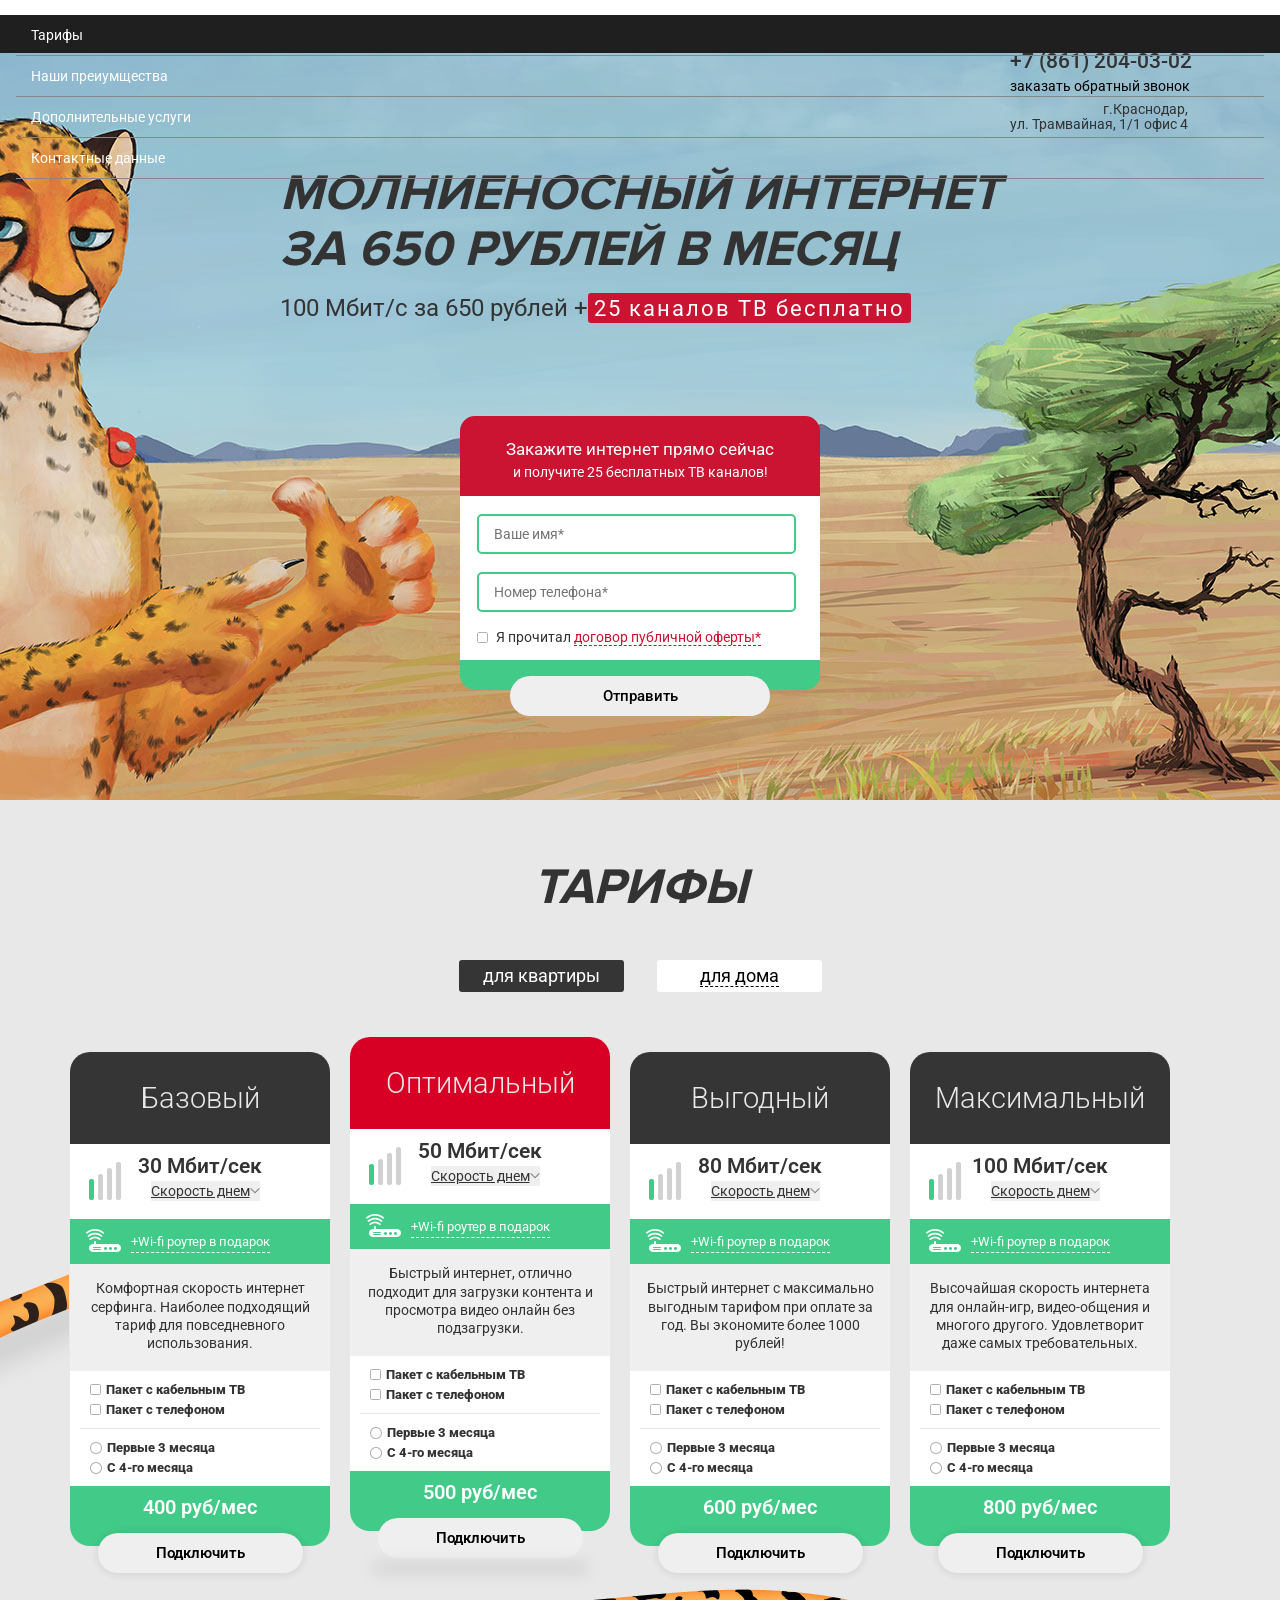
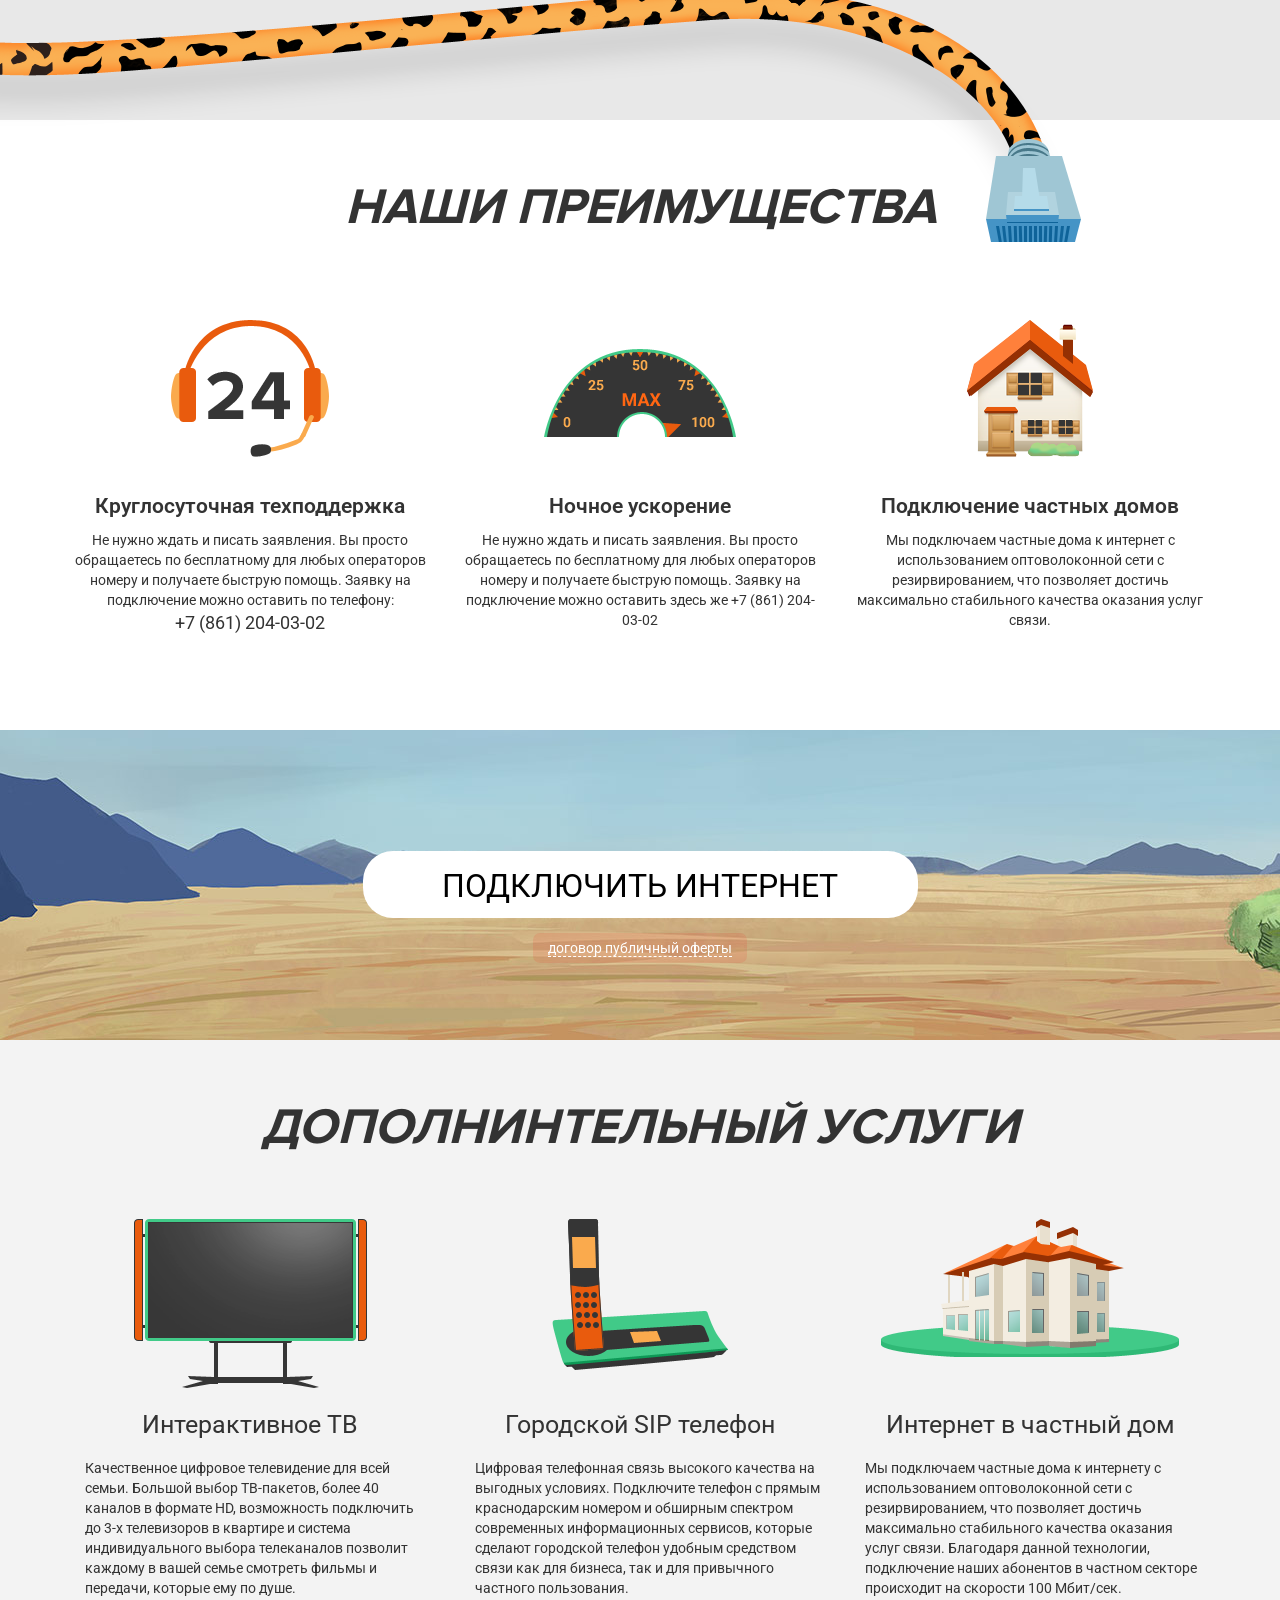
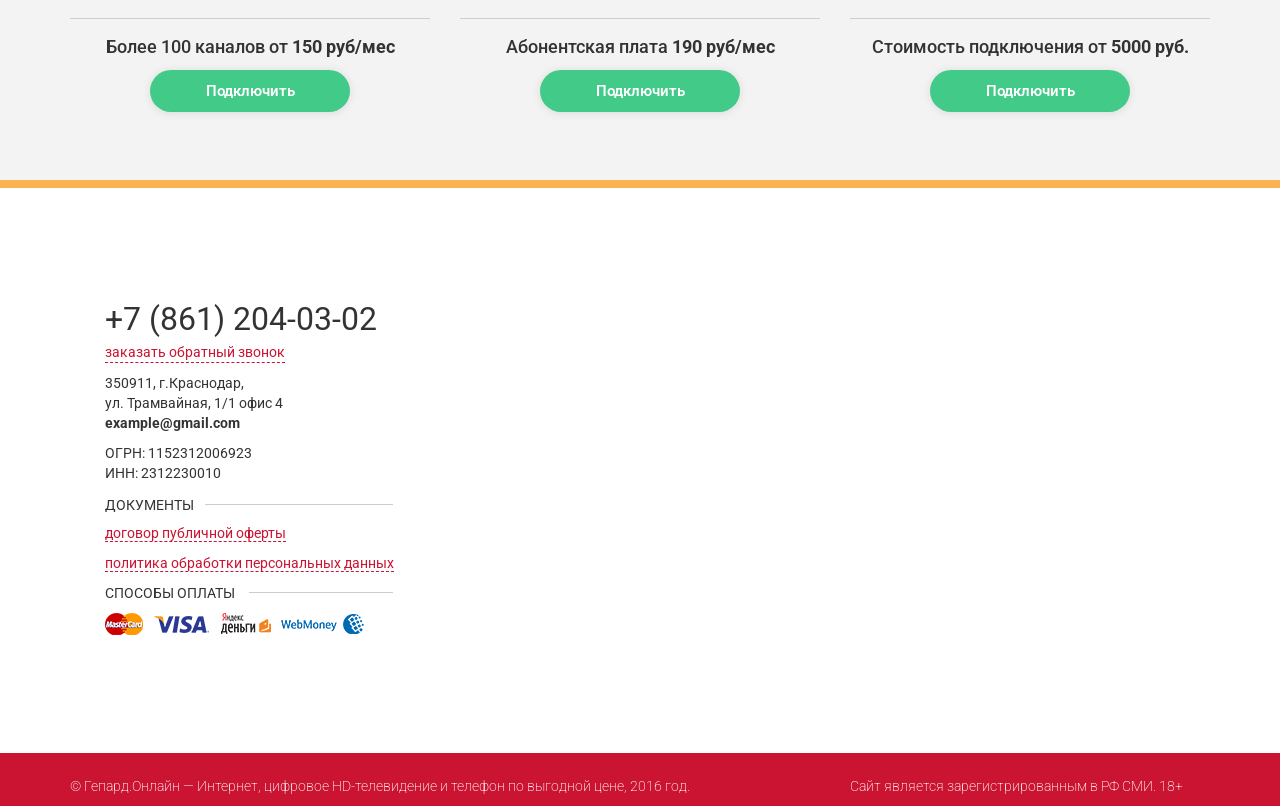
==== commit 815ff632: "init" ====
--- a/index.html
+++ b/index.html
@@ -26,6 +26,7 @@
 
 <body class="drawer drawer--left">
     <!--start drawer-->
+		 <header class="drawer-navbar drawer-navbar--fixed" role="banner">
        <button type="button" class="drawer-toggle drawer-hamburger">
           <span class="drawer-hamburger-icon"></span>
         </button>
@@ -39,6 +40,7 @@
             </ul>
           </div>
         </nav>
+			</header>
       <!--end drawer-->
   <main class="content">
   <!--start 1st screen-->
--- a/css/drawer.css
+++ b/css/drawer.css
@@ -36,7 +36,6 @@
 }
 
 .drawer-menu  li {
-  height: 48px;
   list-style: outside none none;
   width: 100%;
 
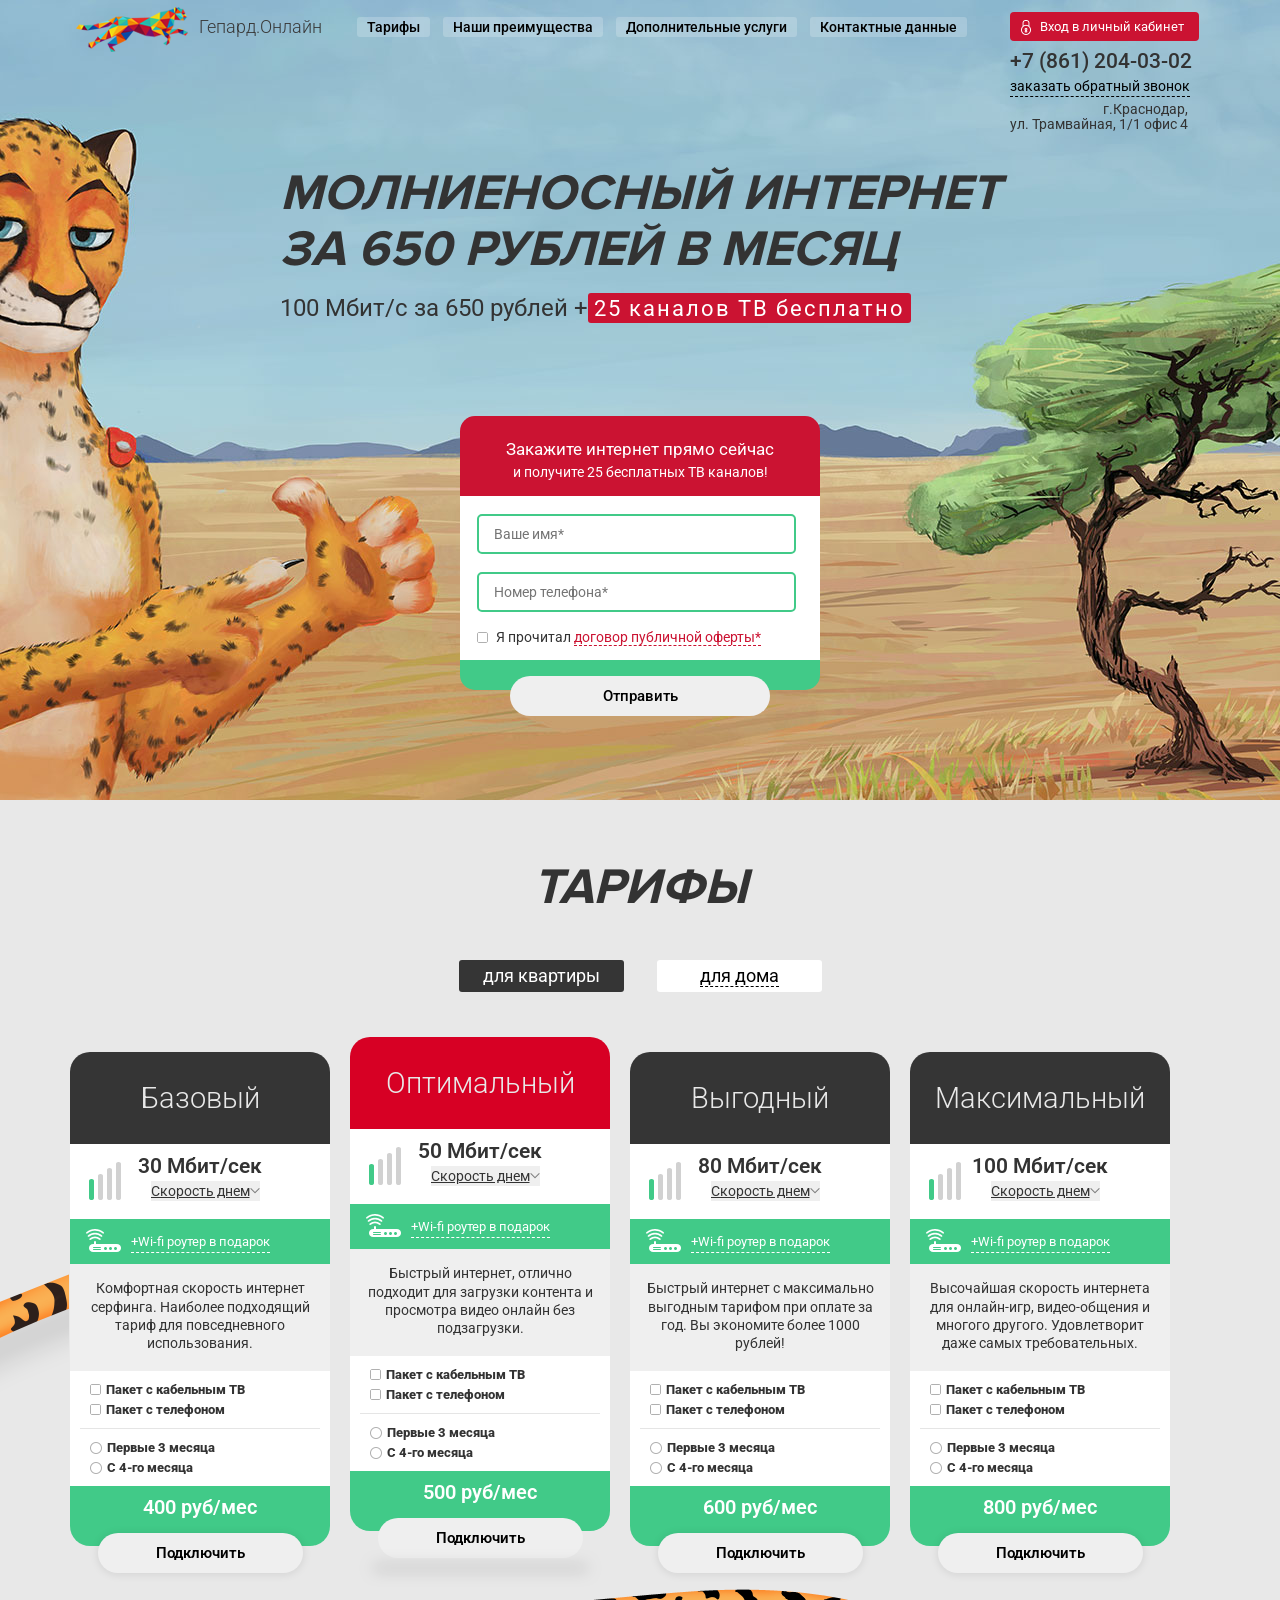
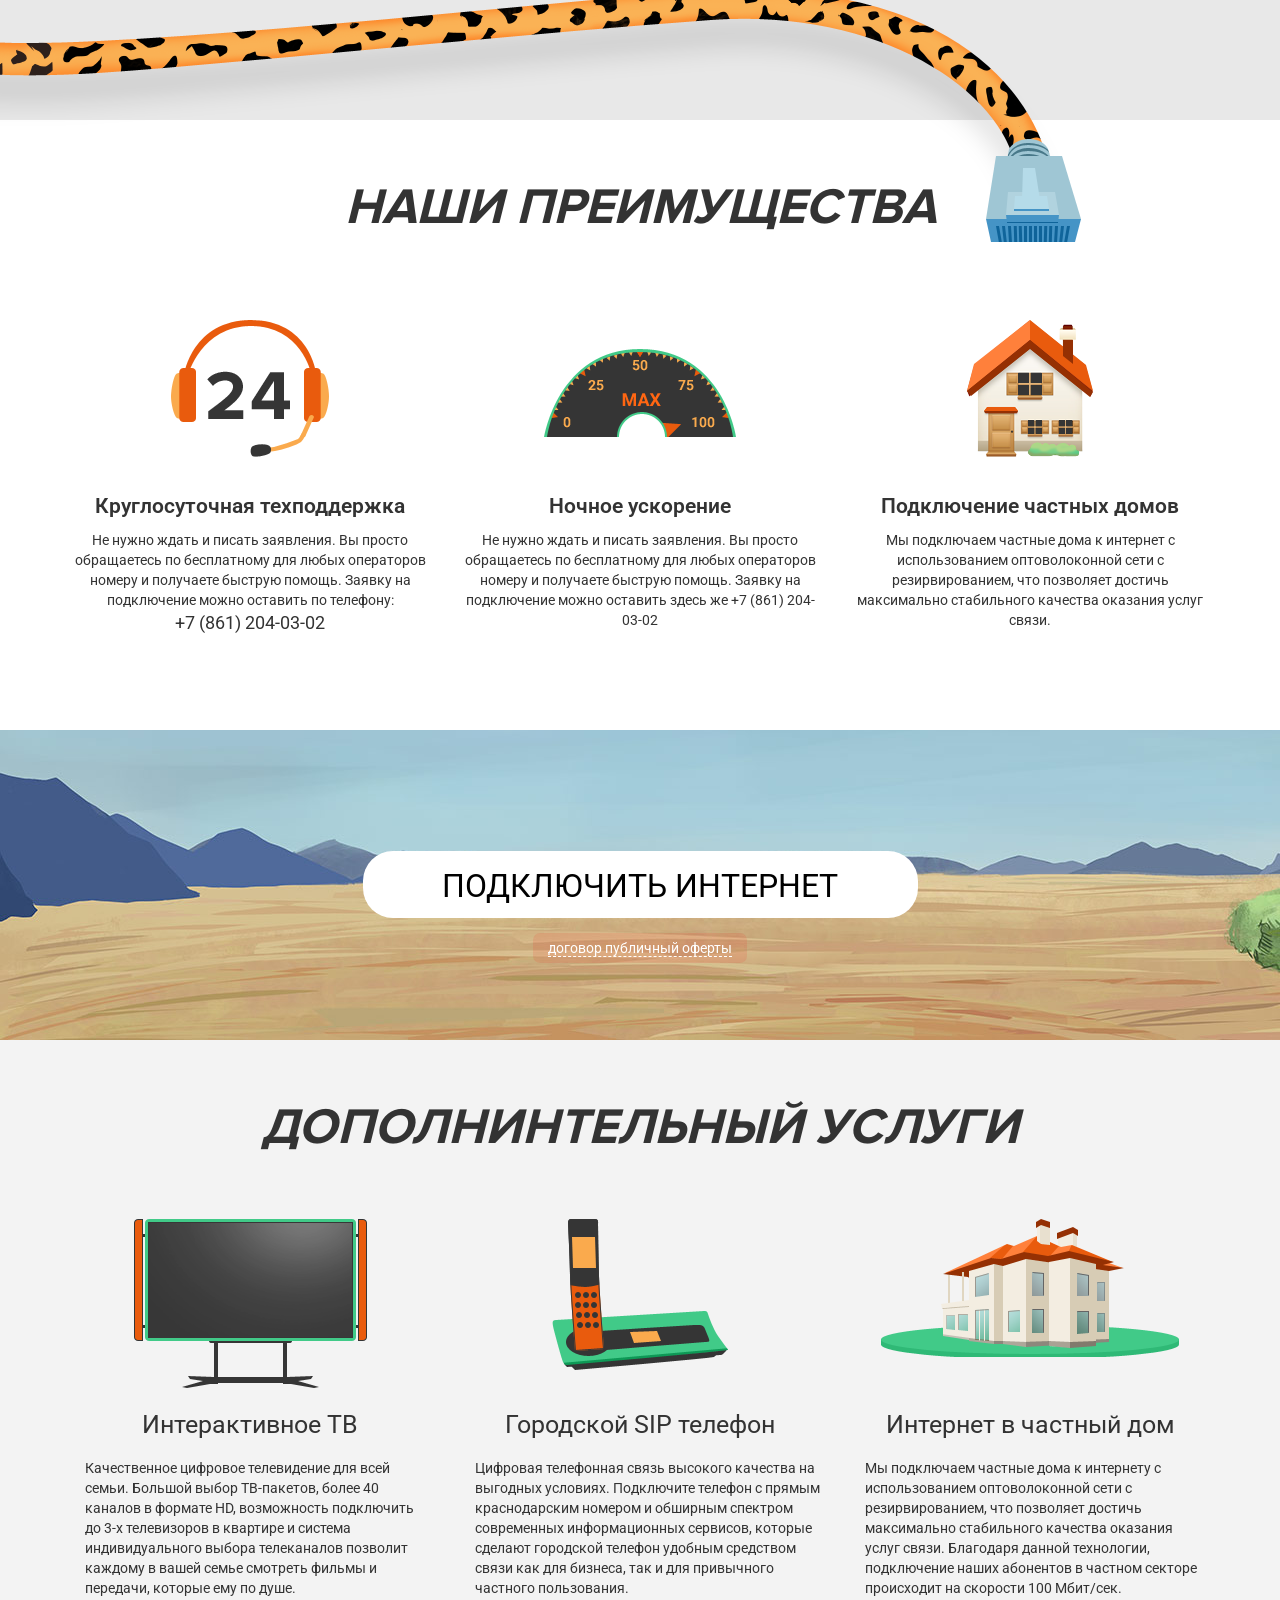
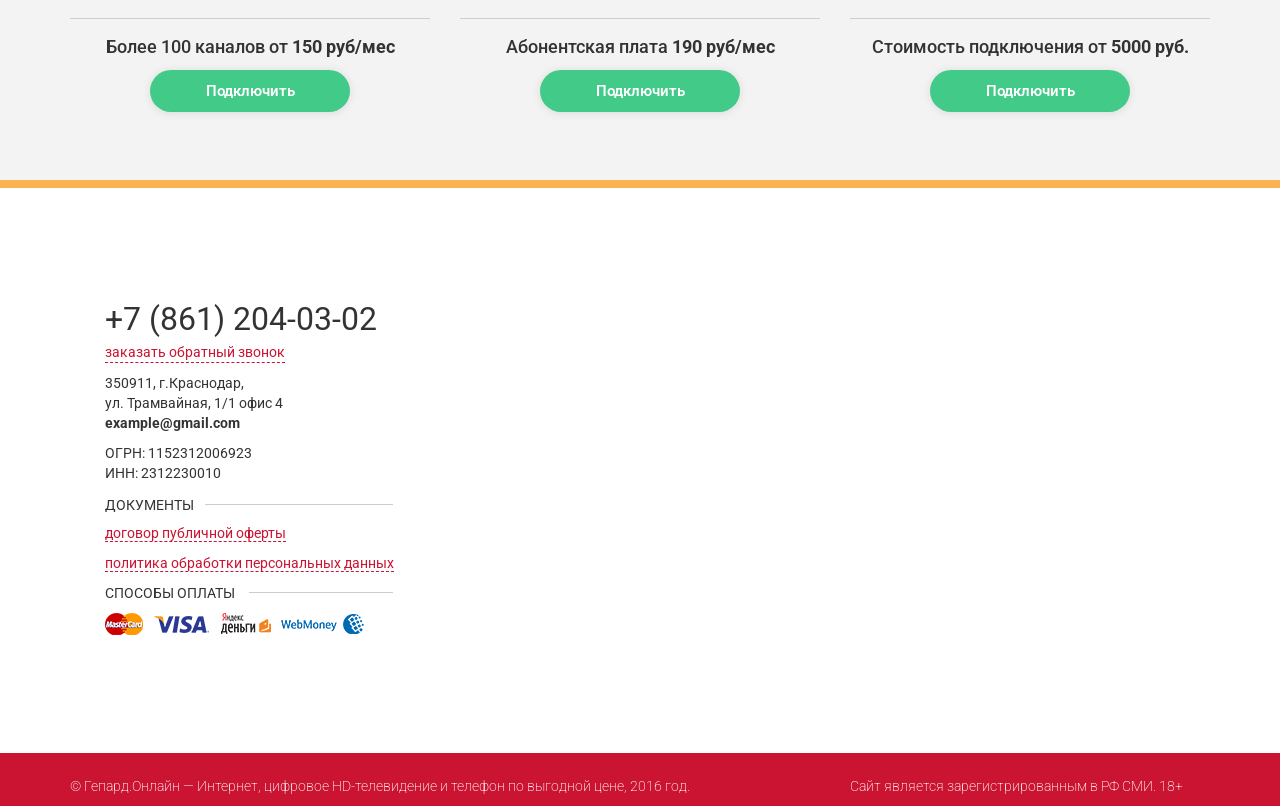
==== commit 0cf74ddb: "init" ====
--- a/index.html
+++ b/index.html
@@ -26,7 +26,6 @@
 
 <body class="drawer drawer--left">
     <!--start drawer-->
-		 <header class="drawer-navbar drawer-navbar--fixed" role="banner">
        <button type="button" class="drawer-toggle drawer-hamburger">
           <span class="drawer-hamburger-icon"></span>
         </button>
@@ -40,7 +39,6 @@
             </ul>
           </div>
         </nav>
-			</header>
       <!--end drawer-->
   <main class="content">
   <!--start 1st screen-->
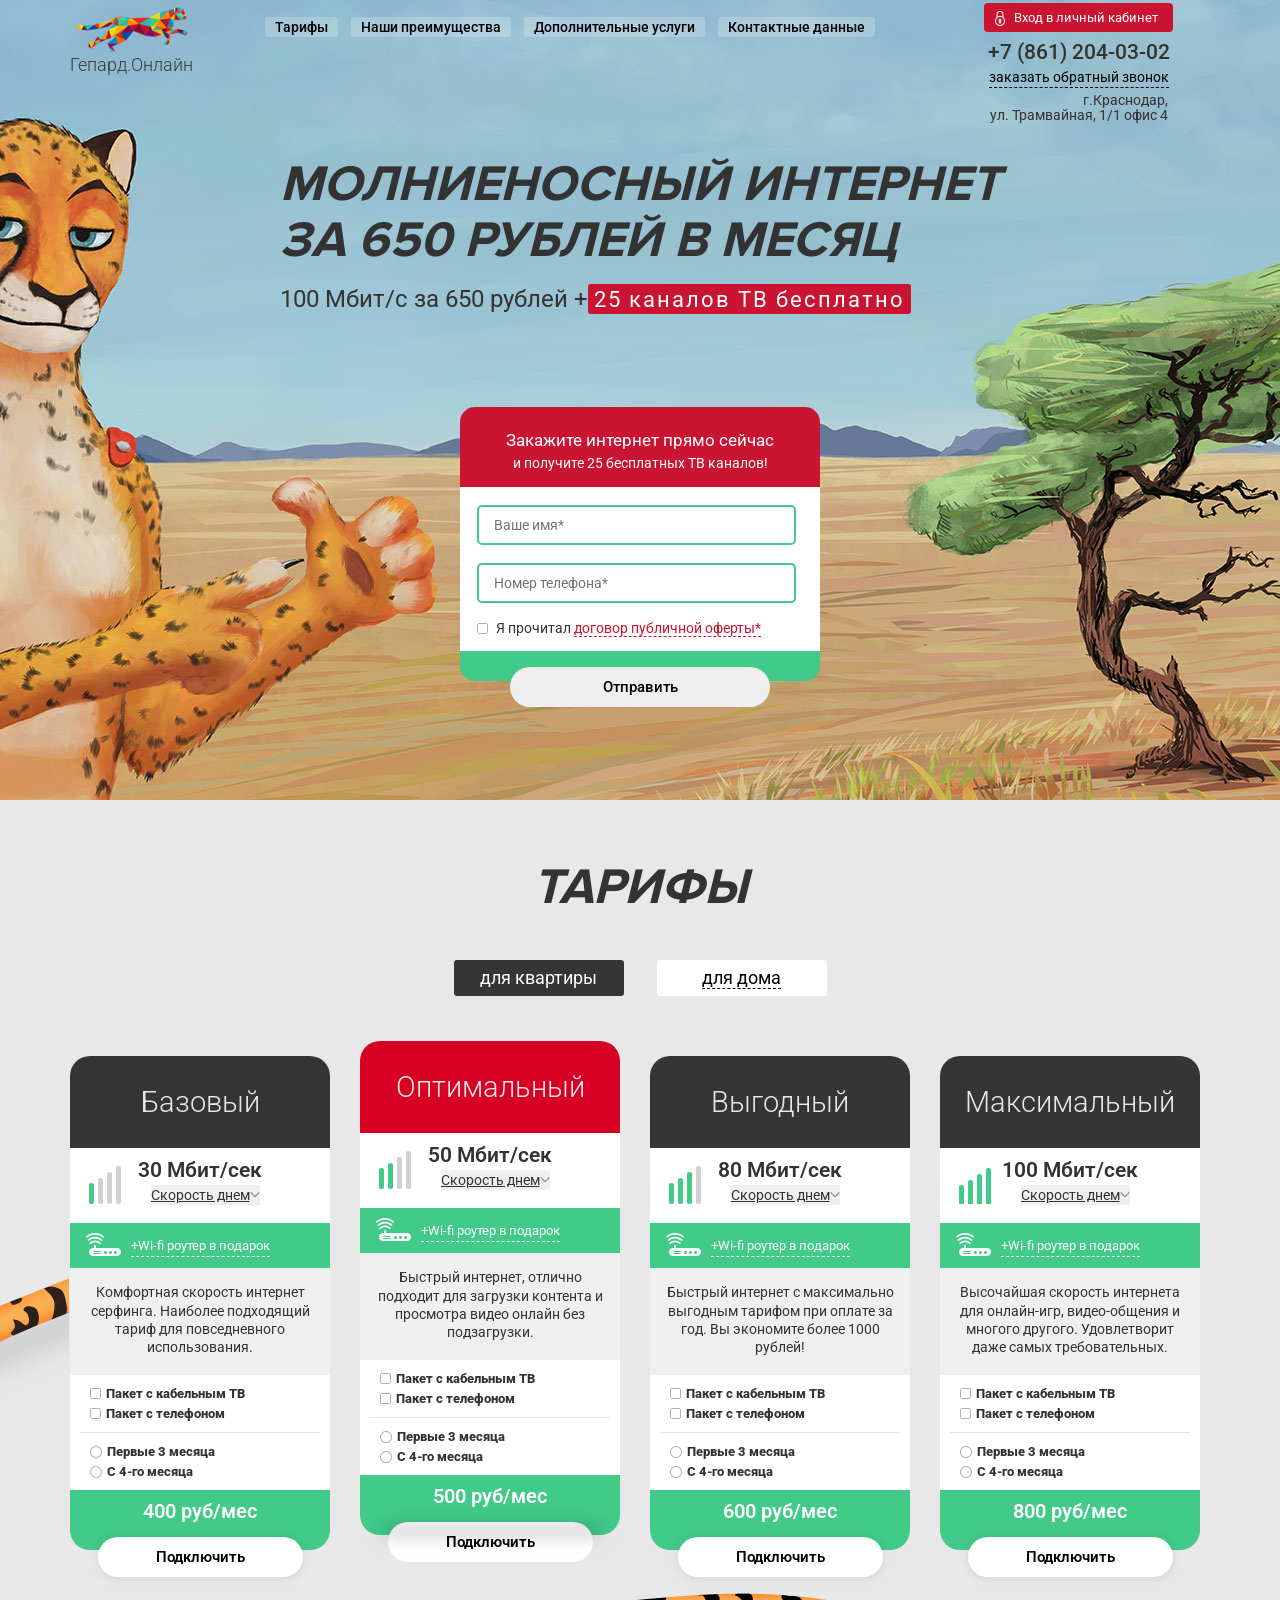
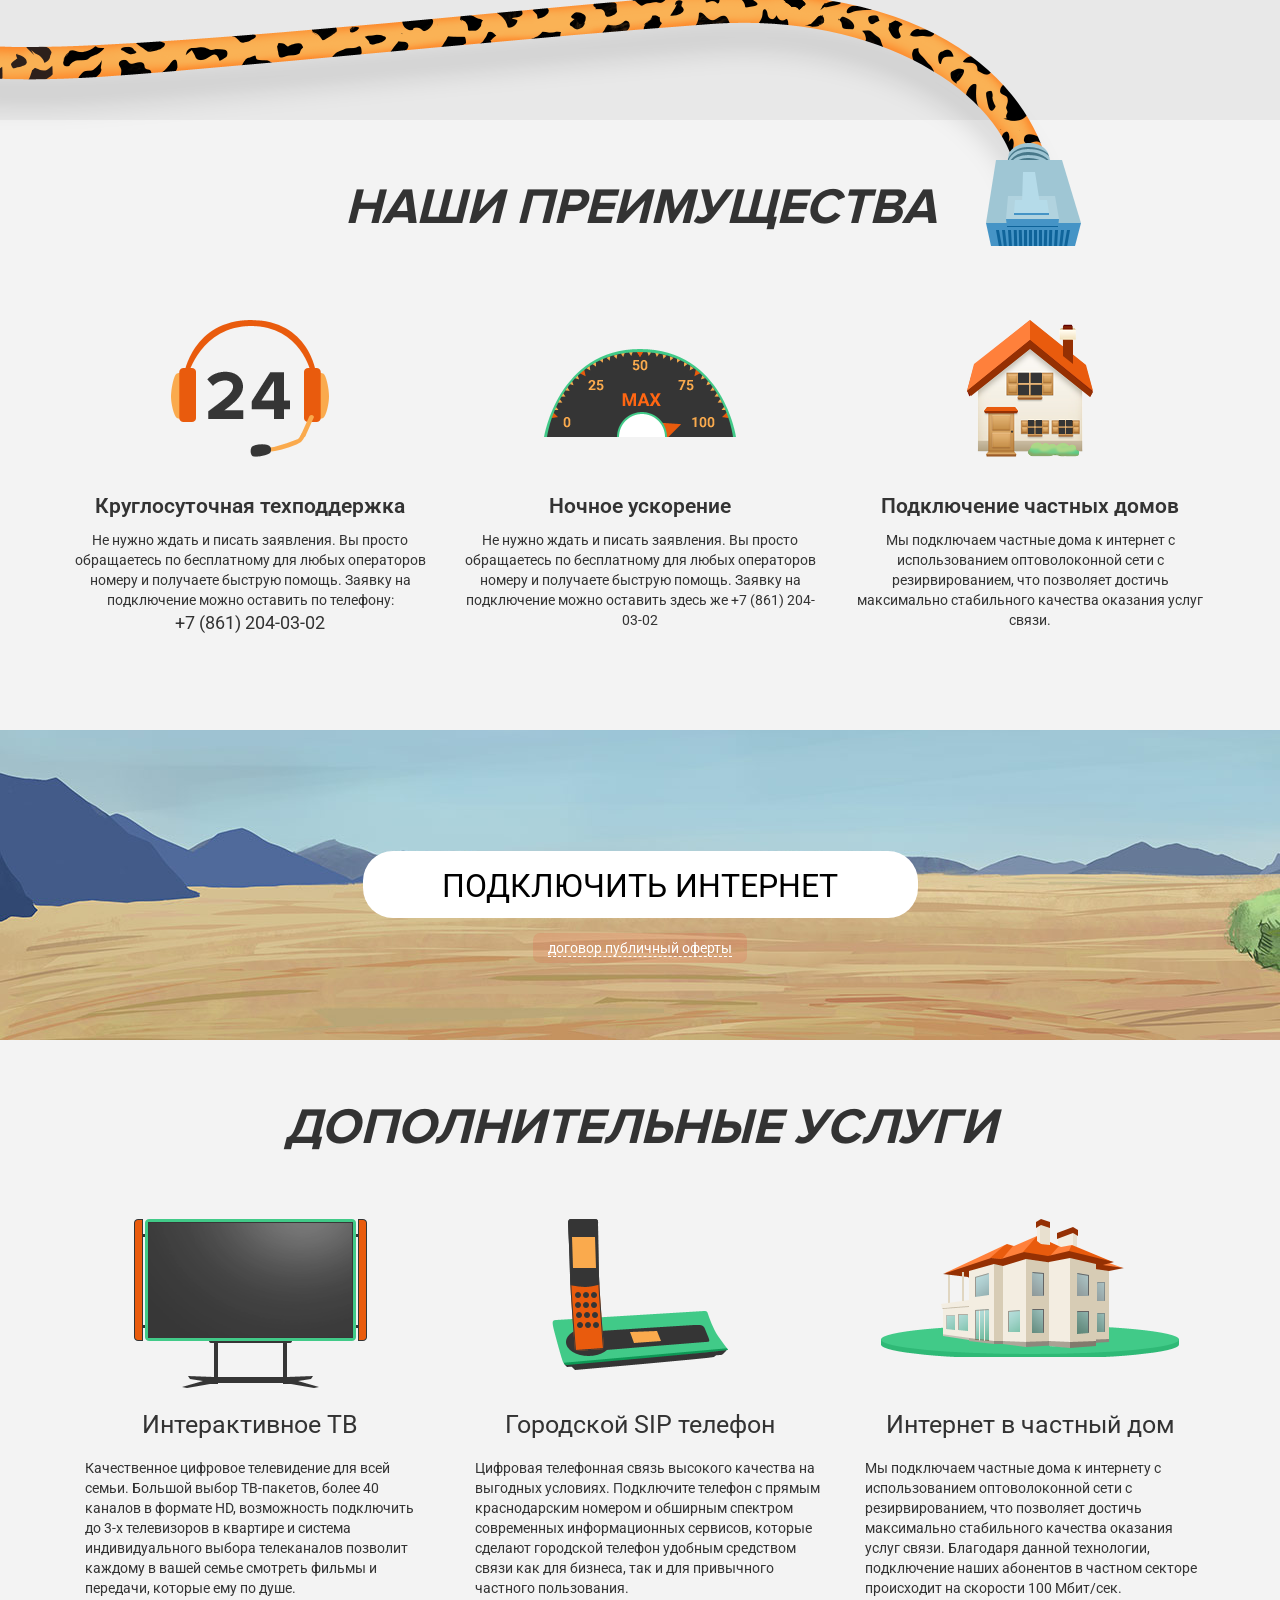
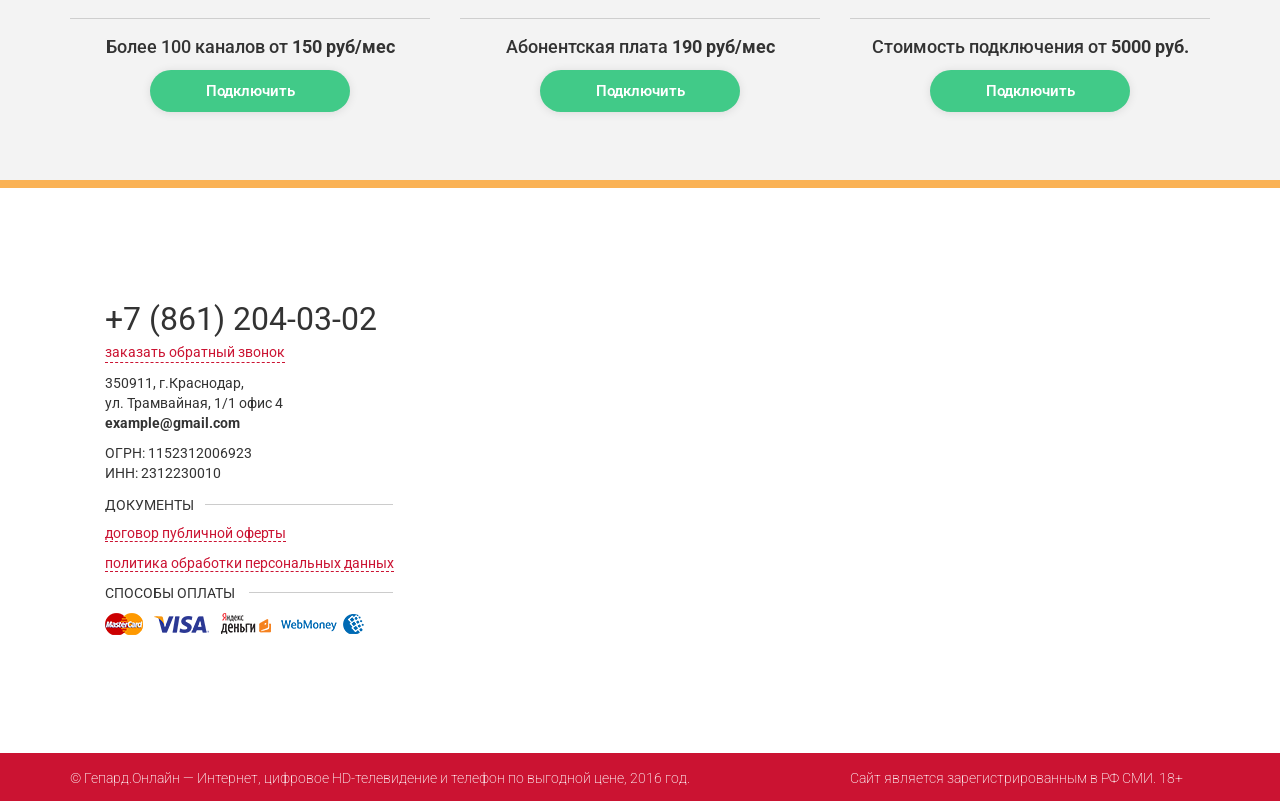
==== commit cd9eeb9d: "init" ====
--- a/index.html
+++ b/index.html
@@ -26,26 +26,26 @@
 
 <body class="drawer drawer--left">
     <!--start drawer-->
+		<header role="banner">
        <button type="button" class="drawer-toggle drawer-hamburger">
           <span class="drawer-hamburger-icon"></span>
         </button>
         <nav class="drawer-nav" role="navigation">
-          <div class="drawer-menu">
-            <ul>
+            <ul class="drawer-menu">
               <li><a class="" title="Тарифы" href="#block-2">Тарифы</a></li>
               <li><a class="" title="Наши преиумщества" href="#block-4">Наши преиумщества</a></li>
               <li><a class="" title="Дополнительные услуги" href="#block-5">Дополнительные услуги</a></li>
               <li><a class="" title="Контактные данные" href="#contact">Контактные данные</a></li>
             </ul>
-          </div>
         </nav>
+		</header>
       <!--end drawer-->
   <main class="content">
   <!--start 1st screen-->
     <div class="block-1" id="block-1">
       <div class="container">
         <div class="top-section row">
-          <div class="col-lg-2 col-md-2  col-sm-12 logo">
+          <div class="col-lg-2 col-md-6  col-sm-12 logo">
             <a href="" title="Гепард.Онлайн">
               <img src="./images/logo.png" alt="Гепард.Онлайн">
               <span>Гепард.Онлайн</span>
@@ -63,7 +63,7 @@
             </ul>
           <!--end component top menu-->
           </div>
-          <div class="user-section col-lg-3 col-md-4 col-sm-6">
+          <div class="user-section col-lg-3 col-md-6 col-sm-12">
             <a href="" class="login-link" title="Вход в личный кабинет"><i class="ic_login"></i>Вход в личный кабинет</a>
             <!--start include file phone-number-->
             <div class="top-phone-number">+7 (861) 204-03-02</div>
@@ -187,7 +187,7 @@
                 </div>
                 <div class="rates-body">
                     <div class="speed-info">
-                      <div class="speed-bar-1 speed-bar">50 Мбит/сек</div>
+                      <div class="speed-bar-2 speed-bar">50 Мбит/сек</div>
                       <select class="action-link">
                         <option>Скорость днем</option>
                       </select>
@@ -238,7 +238,7 @@
                 </div>
                 <div class="rates-body">
                     <div class="speed-info">
-                      <div class="speed-bar-1 speed-bar">80 Мбит/сек</div>
+                      <div class="speed-bar-3 speed-bar">80 Мбит/сек</div>
                       <select class="action-link">
                         <option>Скорость днем</option>
                       </select>
@@ -288,7 +288,7 @@
                 </div>
                 <div class="rates-body">
                     <div class="speed-info">
-                      <div class="speed-bar-1 speed-bar">100 Mбит/ceк</div>
+                      <div class="speed-bar-5 speed-bar">100 Mбит/ceк</div>
                       <select class="action-link">
                         <option>Скорость днем</option>
                       </select>
@@ -405,7 +405,7 @@
     <div class="block-5 text-center" id="block-5">
       <div class="container">
         <div class="col-md-12 text-center">
-          <h1 class="title">Дополнинтельный услуги</h1>
+          <h1 class="title">Дополнительные услуги</h1>
         </div>
         <div class="row dop-serivces">
           <!--foreach $arResult-->
--- a/css/style.css
+++ b/css/style.css
@@ -12,45 +12,45 @@
 figure, figcaption, footer, header, hgroup,
 menu, nav, output, ruby, section, summary,
 time, mark, audio, video {
-	margin: 0;
-	padding: 0;
-	border: 0;
-	font-size: 100%;
-	font: inherit;
-	vertical-align: baseline;
+    margin: 0;
+    padding: 0;
+    border: 0;
+    font-size: 100%;
+    font: inherit;
+    vertical-align: baseline;
 }
 /* HTML5 display-role reset for older browsers */
 article, aside, details, figcaption, figure,
 footer, header, hgroup, menu, nav, section {
-	display: block;
+    display: block;
 }
 body {
-	line-height: 1;
+    line-height: 1;
 }
 ol, ul {
-	list-style: none;
+    list-style: none;
 }
 blockquote, q {
-	quotes: none;
+    quotes: none;
 }
 blockquote:before, blockquote:after,
 q:before, q:after {
-	content: '';
-	content: none;
+    content: '';
+    content: none;
 }
 table {
-	border-collapse: collapse;
-	border-spacing: 0;
+    border-collapse: collapse;
+    border-spacing: 0;
 }
 /* End of Eric Meyer's CSS Reset */
 
 article, aside, details, figcaption, figure, footer, header, hgroup, main, nav, section, summary {
-	display: block;
+    display: block;
 }
 body {
-	font-size: 14px;
-	font-family: Roboto;
-	width: 100%;
+    font-size: 14px;
+    font-family: Roboto;
+    width: 100%;
 }
 body * {
     font-family: roboto;
@@ -62,9 +62,9 @@
     display: none;
 }
 .block-1{
-	height: 800px;
-	background-image: url(/images/block-1-bg.jpg);
-	background-repeat: no-repeat;
+    height: 800px;
+    background-image: url(/images/block-1-bg.jpg);
+    background-repeat: no-repeat;
     background-position: center center;
 }
 .logo {
@@ -75,13 +75,13 @@
     padding-right: 8px;
 }
 .logo a span {
-	font-family: Roboto;
+    font-family: Roboto;
     color: #3a3a3a;
     font-size: 1.3em;
     font-weight: 300;
 }
 .top-section{
-	margin-top: 7px;
+    margin-top: 7px;
     text-align: center;
 }
 
@@ -114,11 +114,11 @@
     font-size: 0.9em;
 }
 .login-link:hover, .login-link:active{
-	text-decoration: none;
-	color: #fff;
+    text-decoration: none;
+    color: #fff;
 }
 .ic_login {
-  	background: rgba(0, 0, 0, 0) url("/images/ic_login.png") no-repeat scroll 0 0;
+    background: rgba(0, 0, 0, 0) url("/images/ic_login.png") no-repeat scroll 0 0;
     display: inline-block;
     height: 15px;
     left: -4px;
@@ -130,16 +130,16 @@
  }
 /*start component top-menu*/
 .top-menu{
-	list-style-type: none;
-	padding-top: 10px;
-	text-align: left;
+    list-style-type: none;
+    padding-top: 10px;
+    text-align: left;
 }
 .top-menu li {
     display: inline-block;
     margin-right: 10px;
 }
 .top-menu li a{
- 	background-color: rgba(255, 255, 255, 0.2);
+    background-color: rgba(255, 255, 255, 0.2);
     border-radius: 3px;
     color: #000;
     padding-left: 10px;
@@ -149,8 +149,8 @@
     font-weight: 500;
 }
 .top-menu li a:hover, .top-menu li a:active, .top-menu li a.selected{
-	text-decoration: none;
-	color: #fff; 
+    text-decoration: none;
+    color: #fff; 
     background-color: #cb1332;
 }
 .top-menu li:last-child {
@@ -340,10 +340,10 @@
     background-color:#fff;    
     border-radius: 3px;   
     font-size: 1.3em;    
-    width: 165px;
+    width: 170px;
     display: inline-block;    
-    padding-bottom: 3px;   
-    padding-top: 3px;
+    padding-bottom: 5px;   
+    padding-top: 5px;
 }
 .rates-wrapper .rates-filter li a{
     color: #000;
@@ -496,8 +496,8 @@
 }
 .rates-wrapper .rates-cell{
     display: inline-block;
-    margin-left: 10px;
-    margin-right: 10px;
+    margin-left: 15px;
+    margin-right: 15px;
     position: relative;
 }
 .rates-cell.selected {
@@ -518,17 +518,18 @@
 
 }
 .rates-wrapper .rates-cell.selected::after {
-    background-color: rgba(0, 0, 0, 0.09);
+    background-color: rgba(0, 0, 0, 0.5);
     border-radius: 100%;
-    bottom: -10px;
-    box-shadow: 1px 1px 15px 1px rgba(0, 0, 0, 0.5);
+    bottom: 33px;
+    box-shadow: 0 3px 18px 2px rgba(0, 0, 0, 0.6);
     content: "";
     display: block;
     height: 0;
-    left: 24px;
+    left: 26px;
     position: absolute;
     width: 81%;
 }
+
 .rates-wrapper .rates-descr {
     background-color: #efefef;
     line-height: 1.3em;
@@ -577,6 +578,7 @@
     height: 40px;
     margin-top: 11px;
     width: 205px;
+    background-color: #fff;
 }
 
 .rates-wrapper .rates-footer > input:hover{
@@ -588,6 +590,7 @@
 /*start component our advantages*/
 .block-4 {
     height: 610px;
+    background-color: #f3f3f3;
 }
 .block-4 h1.title {
     margin-bottom: 85px;
@@ -770,7 +773,7 @@
     border-bottom: 1px dashed #cb1332;
 }
 .dashed-link li{
-	margin-bottom:10px;
+    margin-bottom:10px;
 }
 .map-descr .dashed-linka:hover, .map-descr .dashed-link a:active{
     text-decoration: none;
@@ -780,13 +783,13 @@
 }
 /*end component dop services*/
 .footer {
-	padding-bottom:10px;
-	padding-top:10px;
-	min-height: 48px;
+    padding-bottom:10px;
+    padding-top:10px;
+    min-height: 48px;
     background-color: #cb1332;
 }
 footer .container > .row {
-    margin-top: 13px;
+    margin-top: 5px;
 }
 footer .coop, footer .age{
     color: #fff;
@@ -801,71 +804,11 @@
     text-decoration: underline;
 }
 
-@media (min-width:1198px){
-     .col-lg-2.col-md-2.col-sm-12.logo{
-        width: 24.5%;
-    }
-    .col-lg-7.col-md-6.col-sm-6.top-menu-wrapper{
-        width: 55.833%;
-    }
-    .user-section.col-lg-3.col-md-4.col-sm-6 {
-        margin-top: 9px;
-        text-align: left;
-        width: 19.1%;
-    }   
-}
-@media (max-width:1198px){
-    .top-menu {
-        text-align: center;
-    }
-    .top-menu li {
-        margin-bottom: 5px;
-        width: 100%;
-    }
-    .rates-list::after {
-        display: none;
-    }
-   .dop-serivces .descr{
-        font-size: 1.1em;
-    }
-}
-@media (max-width:991px){
-
-    .block-1{
-         background-size: cover;
-    }
-    .block-1, .block-2, .block-4, .block-5, .block-action{
-        height: auto;
-    }
-    .logo{
-        text-align: center;
-    }
-    .col-md-12.section-top-title {
-         margin-bottom: 40px;
-    }
-    .feed-back-form{
-        margin-bottom: 50px;
-    }
-    .block-action #connect-link {  
-        margin-top: 75px;
-    }
-    .block-action{
-        padding-bottom: 30px;
-        margin-top: 20px;
-    }
-
- 
-    .block-5{
-        padding-bottom: 30px;
-    }
-    footer{
-        text-align: center;
-    }
-}
-@media (max-width: 779px){
-	.section-top-title h2 span {
-			font-size: 1.3em !important;
-	}
+
+@media (max-width:1198px) and (min-width:992px){
+    .section-top-title h2 span {
+            font-size: 1.3em !important;
+    }
     .drawer-toggle.drawer-hamburger{
         display: block;
     }
@@ -881,12 +824,9 @@
     .section-top-title .header-wrapper{
         text-align: center;
     }
-    .section-top-title h2 > span:first-child {
-        display: block;
-    }
-		.dop-serivces .col-md-4{
-			margin-bottom:20px;
-		}
+        .dop-serivces .col-md-4{
+            margin-bottom:20px;
+        }
     .rates-wrapper .rates-filter li{
        margin-top: 10px;
        margin-bottom: 10px;
@@ -896,12 +836,7 @@
         margin-bottom: 20px;
         width: 187px;
     }
-    .map-descr{
-        position: unset;    
-    }
-    #map{
-        height: 400px;
-    }
+
     h1.title{
         font-size: 2em;
     }
@@ -919,10 +854,173 @@
         margin-top: 10px;
         display: inline-block;
     }
-		.map-descr .phone-number{
-			font-size:1.3em;
-		}
+        .map-descr .phone-number{
+            font-size:1.3em;
+        }
     .feed-back-form {
         width: 300px;
     }
-}
+    .top-phone-number {
+        float: left;
+    }
+    #callback-link {
+        float: left;
+    }
+     .feed-back-form {
+        float: right;
+        margin-right: 180px;
+    }
+    .rates-list::after {
+        background-image: url("/images/wire.png");
+        background-repeat: no-repeat;
+        background-size: contain;
+        bottom: -250px;
+        content: "";
+        display: block;
+        height: 586px;
+        left: -261px;
+        position: absolute;
+        width: 1261px;
+    }
+    .section-top-title .header-wrapper {
+        text-align: right;
+    }
+     .block-1, .block-2, .block-4, .block-5{
+        height: auto;
+    }
+    .dop-serivces h2{
+        font-size: 1.4em;
+    }   
+}
+
+/*
+@media (max-width:991px){
+
+    .block-1{
+         background-size: cover;
+    }
+    .block-1, .block-2, .block-4, .block-5, .block-action{
+        height: auto;
+    }
+    .logo{
+        text-align: center;
+    }
+    .col-md-12.section-top-title {
+         margin-bottom: 40px;
+    }
+    .feed-back-form{
+        margin-bottom: 50px;
+    }
+    .block-action #connect-link {  
+        margin-top: 75px;
+    }
+    .block-action{
+        padding-bottom: 30px;
+        margin-top: 20px;
+    }
+
+ 
+    .block-5{
+        padding-bottom: 30px;
+    }
+    footer{
+        text-align: center;
+    }
+}
+*/
+@media (max-width: 1102px){
+    .rates-list::after {
+     background-image: url("/images/wire.png");
+        background-repeat: no-repeat;
+        background-size: contain;
+        bottom: -384px;
+        content: "";
+        display: block;
+        height: 586px;
+        left: -57px;
+        position: absolute;
+        width: 840px;
+    }
+}
+@media (max-width: 993px){
+    .rates-list::after {
+        display: none;
+    }
+    .block-1{
+        text-align: center;
+    }
+    .block-1, .block-2, .block-4, .block-5, .block-action{
+        height: auto;
+    }
+    .col-lg-2.col-md-6.col-sm-12.logo {
+        text-align: center;
+    }
+    .section-top-title h2 span {
+            font-size: 1.3em !important;
+    }
+    .drawer-toggle.drawer-hamburger{
+        display: block;
+    }
+    .row{
+        margin: 0px!important;
+    }
+    .top-menu-wrapper{
+        display: none;
+    }
+    .top-address{
+        display: none;
+    }
+    .section-top-title .header-wrapper{
+        text-align: center;
+    }
+    .section-top-title h2 > span:first-child {
+        display: block;
+    }
+        .dop-serivces .col-md-4{
+            margin-bottom:20px;
+        }
+    .rates-wrapper .rates-filter li{
+       margin-top: 10px;
+       margin-bottom: 10px;
+    }
+    .rates-wrapper .rates-filter {
+        display: inline-block;
+        margin-bottom: 20px;
+        width: 187px;
+    }
+    .map-descr{
+        position: unset;    
+    }
+    .block-4{
+        height: auto;
+    }
+    .block-5{
+        height: auto;
+    }
+    #map{
+        height: 400px;
+    }
+    h1.title{
+        font-size: 2em;
+    }
+    .block-action #connect-link { 
+        height: 57px;
+        margin-top: 50px;
+        padding-top: 12px;
+        width: 300px;
+        font-size: 1.4em;
+    }
+    .section-top-title h1{
+        font-size: 2.5em;
+    }
+    .login-link{
+        margin-top: 10px;
+        display: inline-block;
+    }
+        .map-descr .phone-number{
+            font-size:1.3em;
+        }
+    .feed-back-form {
+        width: 300px;
+    }
+}
--- a/css/drawer.css
+++ b/css/drawer.css
@@ -52,23 +52,22 @@
   margin-left: 0px;
   padding-left:0px;
 }
-.drawer-menu ul{
+.drawer-menu{
   padding: 0px;
   margin: 0px;
 	margin-top:15px;
 }
-.drawer-menu ul li a {
+.drawer-menu li a {
 		border-bottom: 1px solid #878787;
     color: #fff;
     display: block;
     padding-bottom: 10px;
 		padding-top:10px;
     padding-left: 15px;
-    position: relative;
     text-decoration: none;
-    vertical-align: middle;
-}
-.drawer-menu ul li a:hover{
+		z-index:200;
+}
+.drawer-menu  li a:hover{
 	text-decoration:underline;
 }
 .drawer-menu-item:hover {
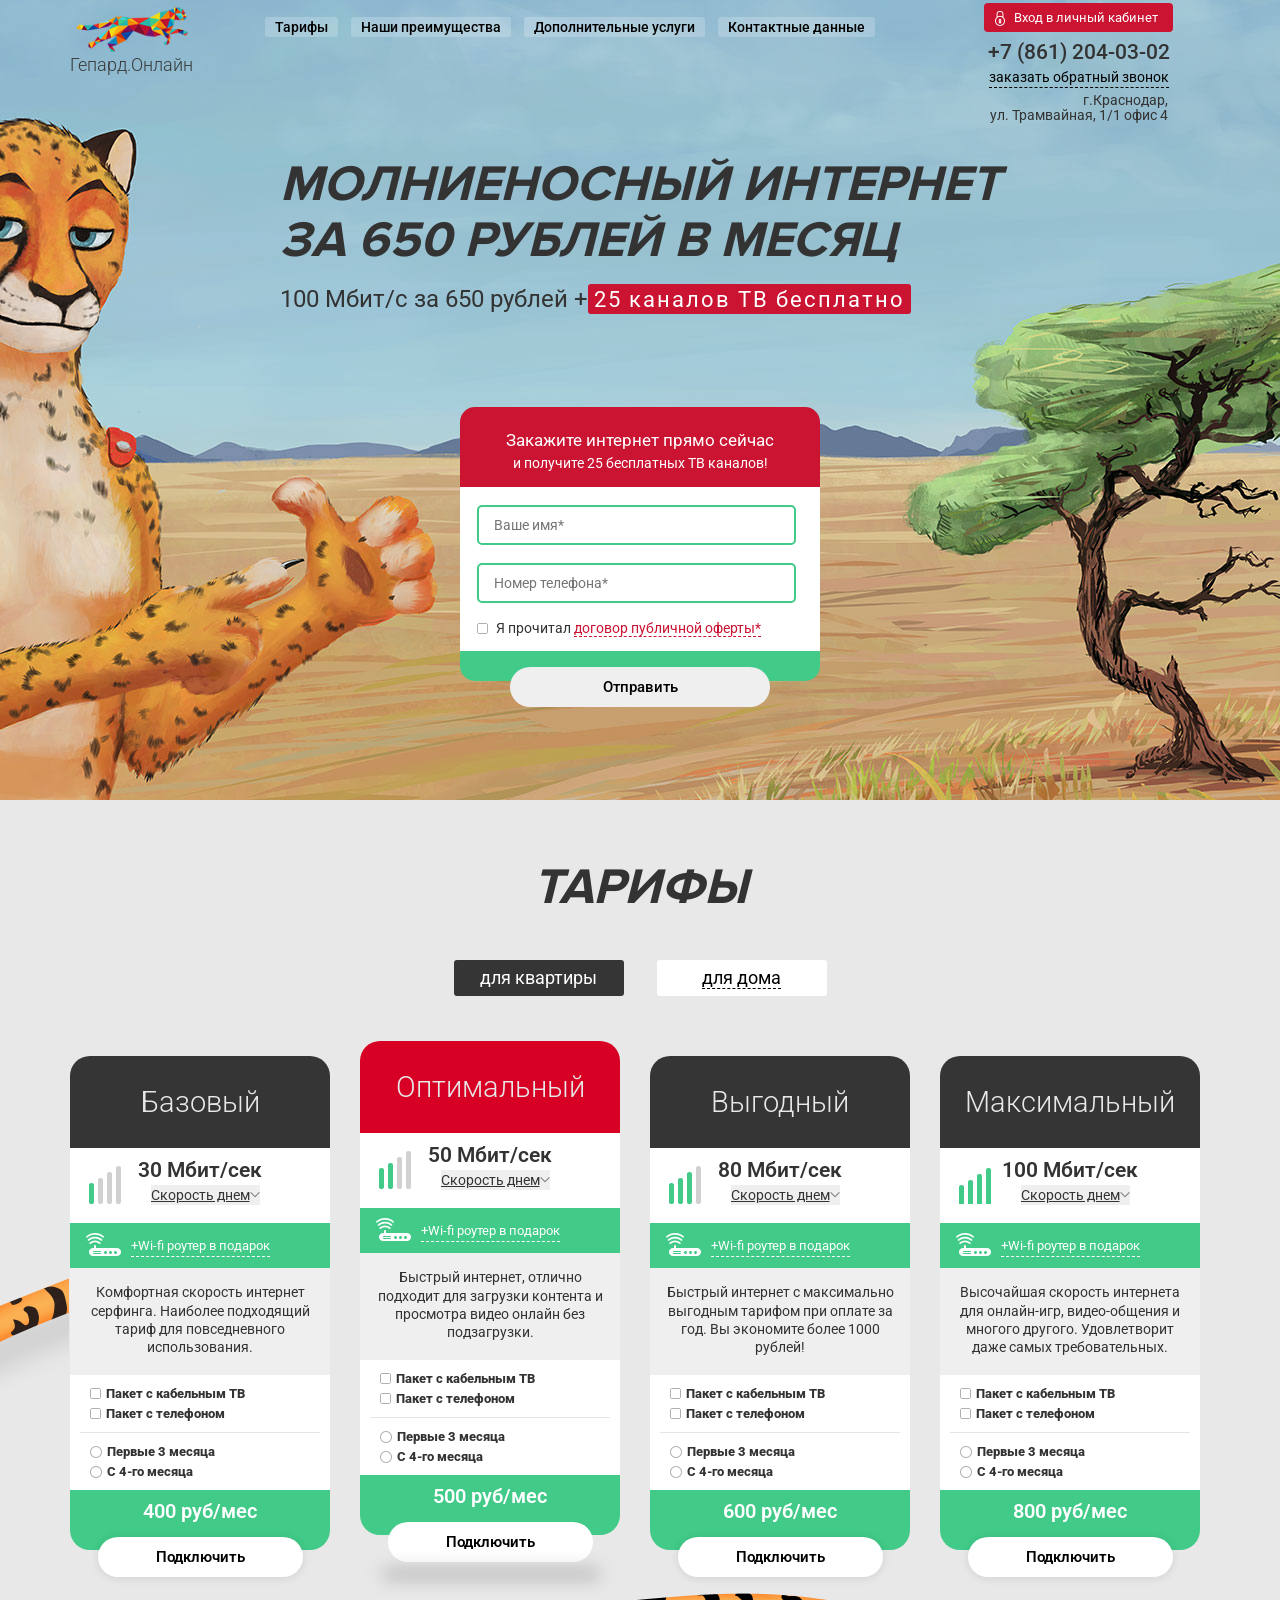
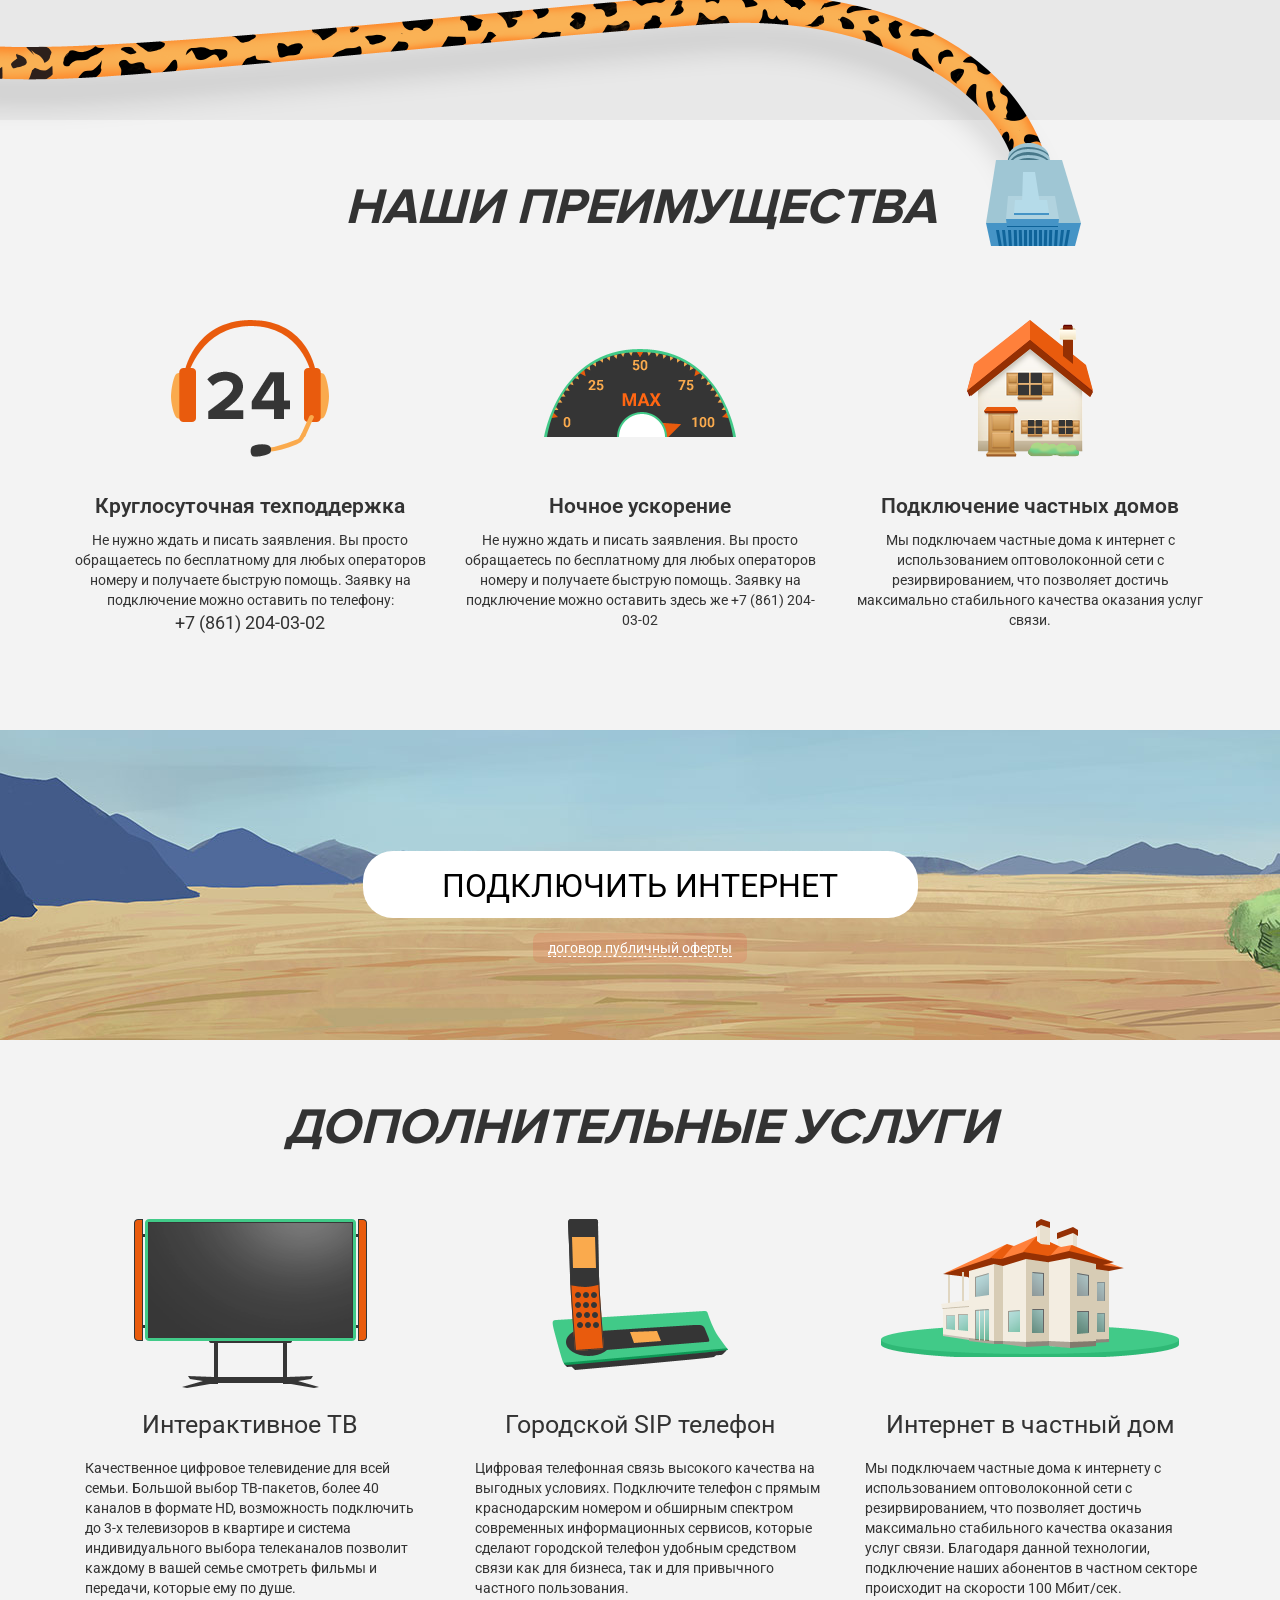
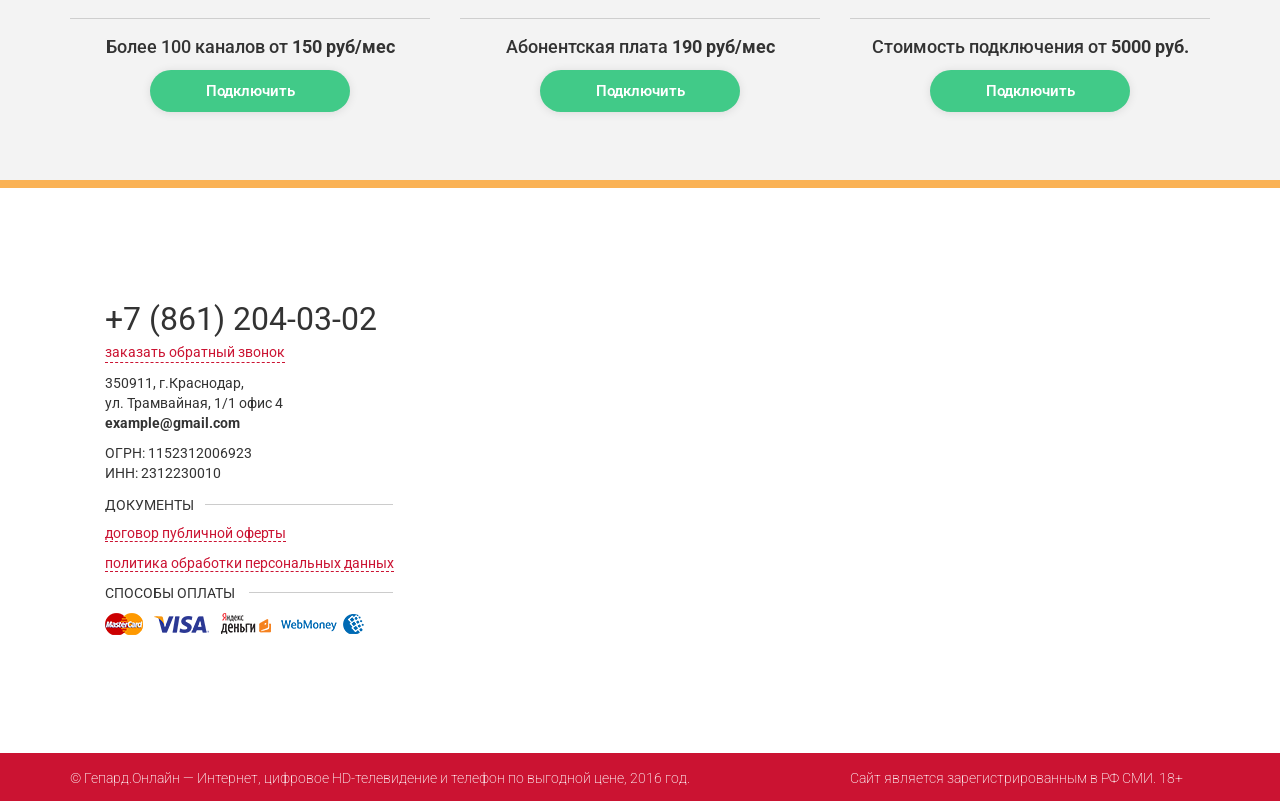
==== commit a0be4f94: "init" ====
--- a/index.html
+++ b/index.html
@@ -45,13 +45,13 @@
     <div class="block-1" id="block-1">
       <div class="container">
         <div class="top-section row">
-          <div class="col-lg-2 col-md-6  col-sm-12 logo">
+          <div class="col-lg-2 col-md-6  col-sm-6 col-xs-12 logo">
             <a href="" title="Гепард.Онлайн">
               <img src="./images/logo.png" alt="Гепард.Онлайн">
               <span>Гепард.Онлайн</span>
             </a>
           </div>
-          <div class="col-lg-7 col-md-6 col-sm-6 top-menu-wrapper">
+          <div class="col-lg-7 col-md-6 col-sm-6 col-xs-12 top-menu-wrapper">
           <!--start component top menu-->
             <ul class="top-menu">
               <!--foreach $arResult-->
@@ -63,7 +63,7 @@
             </ul>
           <!--end component top menu-->
           </div>
-          <div class="user-section col-lg-3 col-md-6 col-sm-12">
+          <div class="user-section col-lg-3 col-md-6 col-sm-6 col-xs-12">
             <a href="" class="login-link" title="Вход в личный кабинет"><i class="ic_login"></i>Вход в личный кабинет</a>
             <!--start include file phone-number-->
             <div class="top-phone-number">+7 (861) 204-03-02</div>
@@ -77,7 +77,7 @@
           </div>
         </div>
         <div class="row">
-          <div class="col-md-12 section-top-title text-center">
+          <div class="col-md-12 col-xs-12 section-top-title text-center">
             <div class="header-wrapper">
               <h1>Молниеносный интернет<br>за 650 рублей в месяц</h1>
               <h2><span>100 Мбит/с за 650 рублей <i>+</i></span><span>25 каналов ТВ бесплатно</span></h2>
@@ -85,7 +85,7 @@
           </div>
         </div>
         <div class="row">
-          <div class="col-md-12 text-center">
+          <div class="col-md-12 col-xs-12 text-center">
             <!--start component feed back form-->
             <div class="feed-back-form">
               <form action="/" method="POST">  
@@ -342,13 +342,13 @@
     <div class="block-4" id="block-4">
       <div class="container">
         <div class="row">
-          <div class="col-md-12 text-center">
+          <div class="col-md-12 col-xs-12 text-center">
             <h1 class="title">Наши преимущества</h1>
           </div>
         </div>
         <div class="row our-advantages-list text-center">
           <!--foreach $arResult-->
-          <div class="col-md-4">
+          <div class="col-md-4 col-sm-4 col-xs-12">
             <div class="pic">
               <img src="/images/24.png" alt="24"> 
             </div>
@@ -358,7 +358,7 @@
              <br><span class="p-number">+7 (861) 204-03-02</span>
              </p>
           </div>
-          <div class="col-md-4">
+          <div class="col-md-4 col-sm-4 col-xs-12">
             <div class="pic">
               <img src="/images/max.png" alt="max"> 
             </div>
@@ -366,7 +366,7 @@
             <p>
             Не нужно ждать и писать заявления. Вы просто обращаетесь по бесплатному для любых операторов номеру и получаете быструю помощь. Заявку на подключение можно оставить здесь же +7 (861) 204-03-02
           </div>
-          <div class="col-md-4">
+          <div class="col-md-4 col-sm-4 col-xs-12">
             <div class="pic">
               <img src="/images/house.png" alt="house"> 
             </div>
@@ -388,7 +388,7 @@
     <div class="block-action text-center">
       <div class="container">
         <div class="row">
-          <div class="col-md-12">
+          <div class="col-md-12 col-xs-12">
             <div>
               <a href="#" id="connect-link" title="Подключить интернет">Подключить интернет</a>
             </div>
@@ -404,12 +404,12 @@
     <!--start block-5st-->
     <div class="block-5 text-center" id="block-5">
       <div class="container">
-        <div class="col-md-12 text-center">
+        <div class="col-md-12 col-xs-12 text-center">
           <h1 class="title">Дополнительные услуги</h1>
         </div>
         <div class="row dop-serivces">
           <!--foreach $arResult-->
-          <div class="col-md-4">
+          <div class="col-md-4 col-sm-4 col-xs-12">
             <div class="pic">
               <img src="/images/tv.png" alt="tv"> 
             </div>
@@ -420,7 +420,7 @@
            <div class="descr">Более 100 каналов от <b>150 руб/мес</b></div>
            <a href="" class="dop-service-link" title="Подключить">Подключить</a>
           </div>
-          <div class="col-md-4">
+          <div class="col-md-4 col-sm-4 col-xs-12">
             <div class="pic">
               <img src="/images/phone.png" alt="phone"> 
             </div>
@@ -431,7 +431,7 @@
            <div class="descr"> Абонентская плата <b>190 руб/мес</b></div>
            <a href="" class="dop-service-link" title="Подключить">Подключить</a>
           </div>
-          <div class="col-md-4">
+          <div class="col-md-4 col-sm-4 col-xs-12">
             <div class="pic">
               <img src="/images/house-service.png" alt="house-service"> 
             </div>
@@ -492,13 +492,13 @@
   <footer class="footer">
    <div class="container">
       <div class="row">
-        <div class="col-md-8">
+        <div class="col-lg-8 col-md-12 col-xs-12">
           <div class="coop">
             <a href="/" title="Гепард.Онлайн">©  Гепард.Онлайн</a> 
             <span>— Интернет, цифровое HD-телевидение и телефон по выгодной цене, 2016 год.</span>
           </div>
         </div>
-        <div class="col-md-4">      
+        <div class="col-lg-4 col-md-12 col-xs-12">      
           <span class="age">Сайт является зарегистрированным в РФ СМИ. 18+ </span>
         </div>
       </div>
--- a/css/style.css
+++ b/css/style.css
@@ -520,7 +520,7 @@
 .rates-wrapper .rates-cell.selected::after {
     background-color: rgba(0, 0, 0, 0.5);
     border-radius: 100%;
-    bottom: 33px;
+    bottom:-10px;
     box-shadow: 0 3px 18px 2px rgba(0, 0, 0, 0.6);
     content: "";
     display: block;
@@ -805,7 +805,7 @@
 }
 
 
-@media (max-width:1198px) and (min-width:992px){
+@media (max-width:1199px) and (min-width:769px){
     .section-top-title h2 span {
             font-size: 1.3em !important;
     }
@@ -815,6 +815,9 @@
     .row{
         margin: 0px!important;
     }
+    .block-1{
+         background-size: cover;
+    }
     .top-menu-wrapper{
         display: none;
     }
@@ -823,6 +826,197 @@
     }
     .section-top-title .header-wrapper{
         text-align: center;
+    }
+    .dop-serivces .col-md-4{
+        margin-bottom:20px;
+    }
+    .section-top-title h1{
+        font-size: 2.5em;
+    }
+    .login-link{
+        margin-top: 10px;
+        display: inline-block;
+    }
+    .map-descr .phone-number{
+      font-size:1.3em;
+    }
+    .feed-back-form {
+        width: 300px;
+    }
+    .top-phone-number {
+        float: left;
+    }
+    #callback-link {
+        float: left;
+    }
+     .feed-back-form {
+        float: right;
+        margin-right: 180px;
+        margin-bottom: 70px;
+    }
+    .rates-list::after {
+       background-image: url("/images/wire.png");
+        background-repeat: no-repeat;
+        background-size: contain;
+        bottom: -334px;
+        content: "";
+        display: block;
+        height: 586px;
+        left: -86px;
+        position: absolute;
+        width: 1040px;
+    }
+    .section-top-title .header-wrapper {
+        text-align: right;
+    }
+     .block-1, .block-2, .block-4, .block-5{
+        height: auto;
+    }
+    .block-2{
+         padding-bottom: 85px;
+    }
+    .block-4{
+        padding-bottom: 50px;
+    }
+    .dop-serivces h2{
+        font-size: 1.4em;
+    }
+    .block-5{
+        text-align: center;
+        padding-bottom: 50px;
+    }
+    .dop-serivces p {
+        padding-left: 0;
+        padding-right: 0;
+        text-align: center;
+    } 
+    .dop-serivces .descr{
+        font-weight: 400;
+    } 
+    .dop-serivces .descr b {
+        display: block;
+    } 
+    .block-2 .container {
+        width: 100%;
+    }
+    footer{
+        text-align: center;
+    }
+}
+@media (max-width:1006px){
+  .rates-list::after {
+    background-image: url("/images/wire.png");
+    background-repeat: no-repeat;
+    background-size: contain;
+    bottom: -370px;
+    content: "";
+    display: block;
+    height: 586px;
+    left: -86px;
+    position: absolute;
+    width: 944px;
+  }  
+}
+@media (max-width:910px){
+  .rates-list::after {
+    background-image: url("/images/wire.png");
+    background-repeat: no-repeat;
+    background-size: contain;
+    bottom: -396px;
+    content: "";
+    display: block;
+    height: 586px;
+    left: -86px;
+    position: absolute;
+    width: 871px;
+  }  
+}
+
+@media (max-width:871px) and (min-width:769px){
+    .dop-serivces .pic img{
+        width: 90%;
+    }
+    .dop-serivces .pic {
+        display: table-cell;
+        height: 169px;
+        vertical-align: bottom;
+        text-align: center;
+    }
+    .dop-serivces h2 {
+        padding-left: 30px;
+        padding-right: 30px;
+    }
+    .dop-serivces p {
+        min-height: 265px;
+        padding-bottom: 25px;
+    }
+}
+@media (max-width:865px) and (min-width:769px){
+    .rates-wrapper .speed-info > div:first-child{
+        padding-left: 30px;   
+    }
+    .rates-wrapper .action-link{
+        margin-left: 30px;
+    }
+    .rates-wrapper .device-info > span{
+        margin-left: 30px;
+    }
+}
+@media (max-width:850px){
+  .rates-list::after {
+    background-image: url("/images/wire.png");
+    background-repeat: no-repeat;
+    background-size: contain;
+    bottom: -428px;
+    content: "";
+    display: block;
+    height: 586px;
+    left: -77px;
+    position: absolute;
+    width: 800px;
+  }    
+}
+@media (max-width: 769px){
+    .rates-list::after {
+        display: none;
+    }
+    .block-1{
+        text-align: center;
+        background-position: center top;
+        background-color: #e8e8e8;
+    }
+    .logo {
+        text-align: center;
+    }
+    .col-md-12.section-top-title{
+        margin-bottom: 40px;
+    }
+    .block-1, .block-2, .block-4, .block-5, .block-action{
+        height: auto;
+    }
+    .col-lg-2.col-md-6.col-sm-12.logo {
+        text-align: center;
+    }
+    .section-top-title h2 span {
+            font-size: 1.3em !important;
+    }
+    .drawer-toggle.drawer-hamburger{
+        display: block;
+    }
+    .row{
+        margin: 0px!important;
+    }
+    .top-menu-wrapper{
+        display: none;
+    }
+    .top-address{
+        display: none;
+    }
+    .section-top-title .header-wrapper{
+        text-align: center;
+    }
+    .section-top-title h2 > span:first-child {
+        display: block;
     }
         .dop-serivces .col-md-4{
             margin-bottom:20px;
@@ -836,13 +1030,32 @@
         margin-bottom: 20px;
         width: 187px;
     }
-
+    .map-descr{
+        position: unset;    
+    }
+    .block-1{
+        padding-bottom: 50px;
+        background-size: auto;
+    }
+    .block-4{
+        height: auto;
+         padding-bottom: 20px;
+    }
+    .block-5{
+        height: auto;
+    }
+    .block-action .container .row {
+        height: 280px;
+    }
+
+    #map{
+        height: 400px;
+    }
     h1.title{
         font-size: 2em;
     }
     .block-action #connect-link { 
         height: 57px;
-        margin-top: 50px;
         padding-top: 12px;
         width: 300px;
         font-size: 1.4em;
@@ -860,167 +1073,43 @@
     .feed-back-form {
         width: 300px;
     }
-    .top-phone-number {
-        float: left;
-    }
-    #callback-link {
-        float: left;
-    }
-     .feed-back-form {
-        float: right;
-        margin-right: 180px;
-    }
-    .rates-list::after {
-        background-image: url("/images/wire.png");
-        background-repeat: no-repeat;
-        background-size: contain;
-        bottom: -250px;
-        content: "";
-        display: block;
-        height: 586px;
-        left: -261px;
-        position: absolute;
-        width: 1261px;
-    }
-    .section-top-title .header-wrapper {
-        text-align: right;
-    }
-     .block-1, .block-2, .block-4, .block-5{
-        height: auto;
-    }
-    .dop-serivces h2{
-        font-size: 1.4em;
-    }   
-}
-
-/*
-@media (max-width:991px){
-
-    .block-1{
-         background-size: cover;
-    }
-    .block-1, .block-2, .block-4, .block-5, .block-action{
-        height: auto;
-    }
-    .logo{
-        text-align: center;
-    }
-    .col-md-12.section-top-title {
-         margin-bottom: 40px;
-    }
-    .feed-back-form{
-        margin-bottom: 50px;
-    }
-    .block-action #connect-link {  
-        margin-top: 75px;
-    }
-    .block-action{
-        padding-bottom: 30px;
-        margin-top: 20px;
-    }
-
- 
-    .block-5{
-        padding-bottom: 30px;
+    .col-md-12.rates-wrapper.text-center {
+       margin: auto;
+        width: 290px;
+    }
+    .slick-prev{
+        left: -50px!important;
+    }
+    .slick-next{
+        right: -50px!important;
     }
     footer{
         text-align: center;
     }
 }
-*/
-@media (max-width: 1102px){
-    .rates-list::after {
-     background-image: url("/images/wire.png");
-        background-repeat: no-repeat;
-        background-size: contain;
-        bottom: -384px;
-        content: "";
-        display: block;
-        height: 586px;
-        left: -57px;
-        position: absolute;
-        width: 840px;
-    }
-}
-@media (max-width: 993px){
-    .rates-list::after {
-        display: none;
-    }
-    .block-1{
-        text-align: center;
-    }
-    .block-1, .block-2, .block-4, .block-5, .block-action{
-        height: auto;
-    }
-    .col-lg-2.col-md-6.col-sm-12.logo {
-        text-align: center;
-    }
-    .section-top-title h2 span {
-            font-size: 1.3em !important;
-    }
-    .drawer-toggle.drawer-hamburger{
-        display: block;
-    }
-    .row{
-        margin: 0px!important;
-    }
-    .top-menu-wrapper{
-        display: none;
-    }
-    .top-address{
-        display: none;
-    }
-    .section-top-title .header-wrapper{
-        text-align: center;
-    }
-    .section-top-title h2 > span:first-child {
-        display: block;
-    }
-        .dop-serivces .col-md-4{
-            margin-bottom:20px;
-        }
-    .rates-wrapper .rates-filter li{
-       margin-top: 10px;
-       margin-bottom: 10px;
-    }
-    .rates-wrapper .rates-filter {
-        display: inline-block;
-        margin-bottom: 20px;
-        width: 187px;
-    }
-    .map-descr{
-        position: unset;    
-    }
-    .block-4{
-        height: auto;
-    }
-    .block-5{
-        height: auto;
-    }
-    #map{
-        height: 400px;
-    }
-    h1.title{
-        font-size: 2em;
-    }
-    .block-action #connect-link { 
-        height: 57px;
-        margin-top: 50px;
-        padding-top: 12px;
-        width: 300px;
-        font-size: 1.4em;
-    }
-    .section-top-title h1{
-        font-size: 2.5em;
-    }
-    .login-link{
-        margin-top: 10px;
-        display: inline-block;
-    }
-        .map-descr .phone-number{
-            font-size:1.3em;
-        }
-    .feed-back-form {
-        width: 300px;
-    }
-}
+@media (max-width: 370px){
+    .map-descr .doc-word::after {
+        width: 50%;
+    }
+    .map-descr .pay-word::after{
+        width: 30%;
+    }
+}
+@media (max-width: 360px){
+
+    .section-top-title  h1{
+        font-size: 1.8em;
+    }
+    .section-top-title h2 > span:nth-child(2){
+        font-size: 1em;
+    }
+    .feed-back-form{
+        width: 100%;
+    }
+    .slick-prev{
+        left: -35px!important;
+    }
+    .slick-next{
+        right: -35px!important;
+    }
+}
